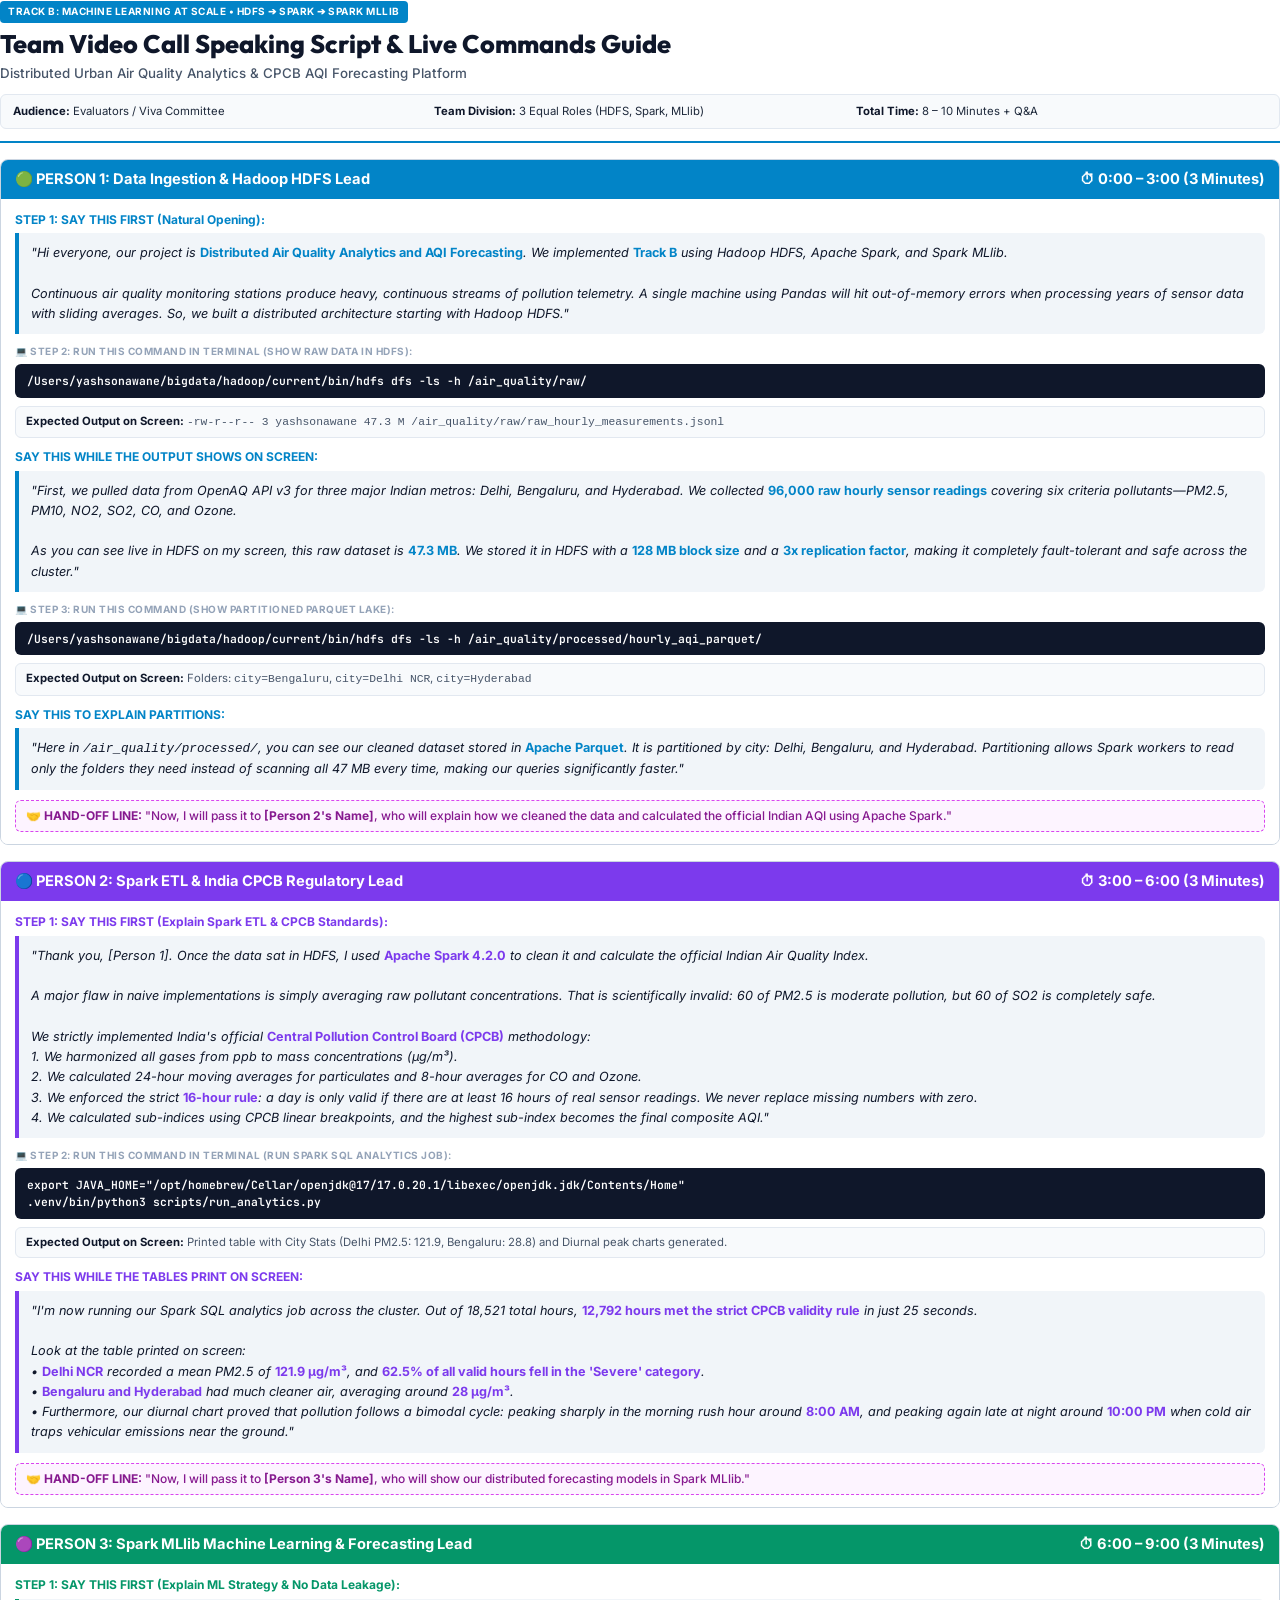
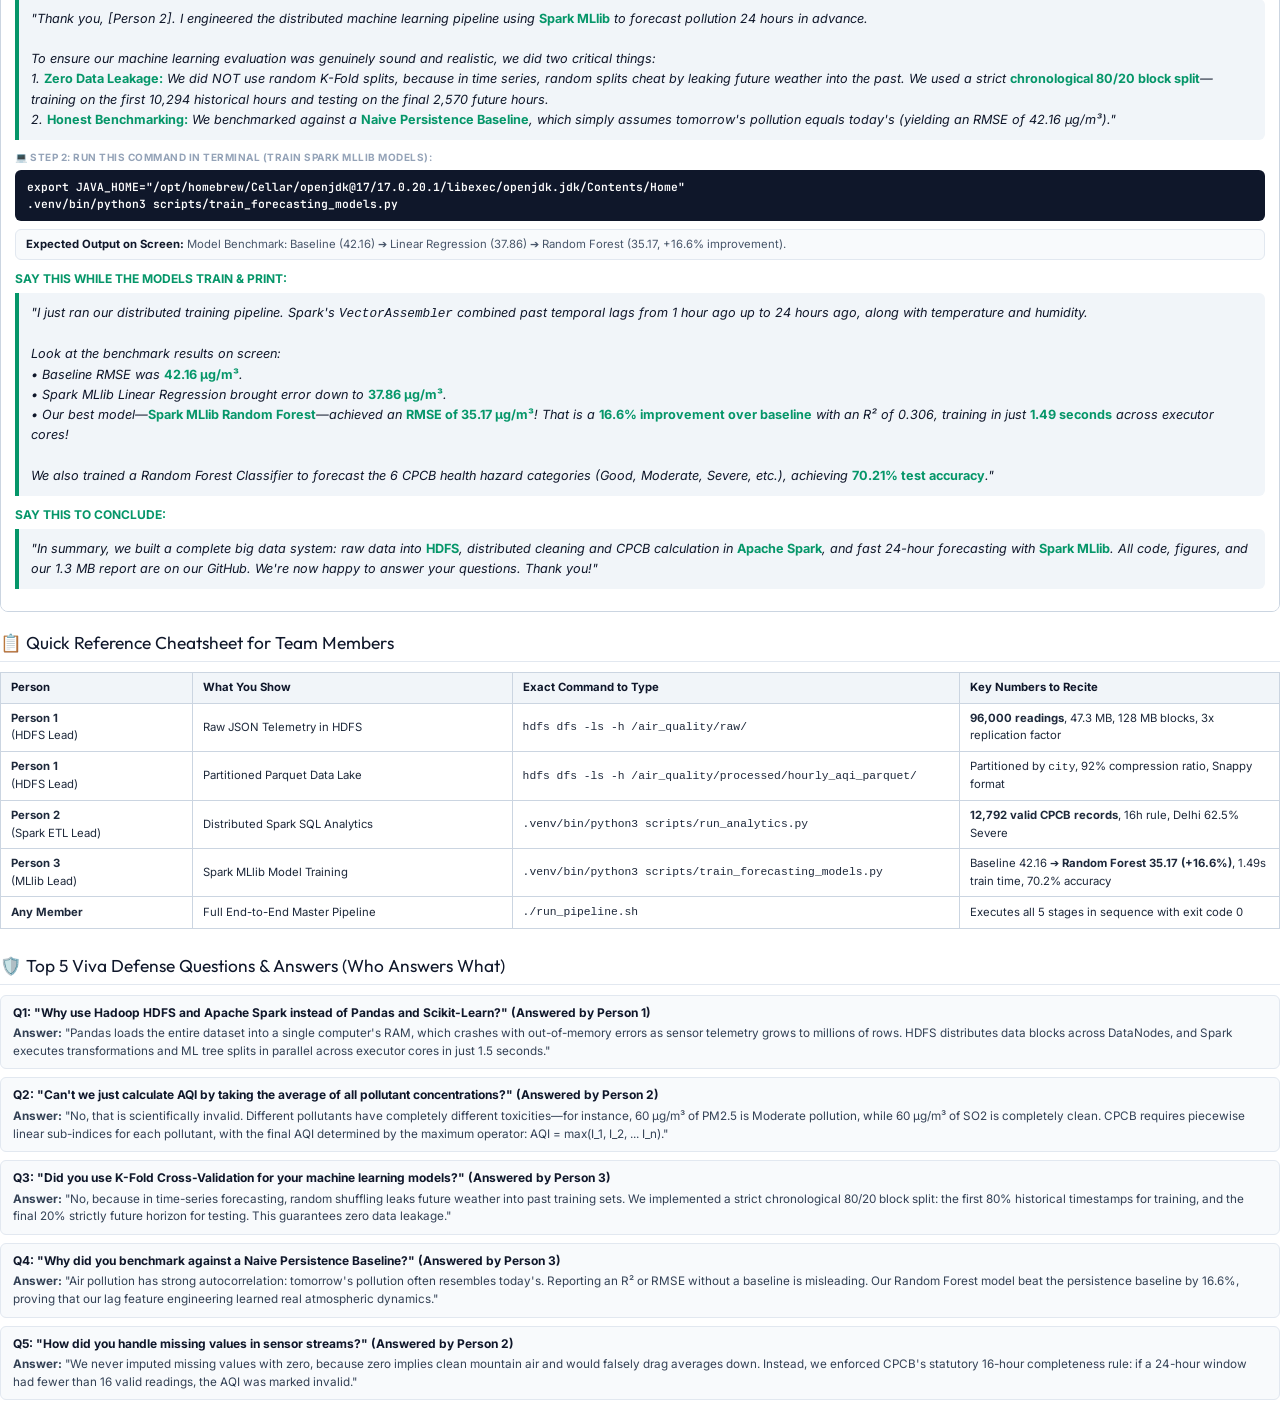
==== docs/Team_Speaking_Script_and_Commands_Guide.html @ ae054448 "Add Team Speaking Script and Live Terminal Commands PDF guide for video call defense" ====
<!DOCTYPE html>
<html lang="en">
<head>
  <meta charset="UTF-8">
  <title>Team Video Call Speaking Script & Live Commands Guide</title>
  <style>
    @import url('https://fonts.googleapis.com/css2?family=Inter:wght@300;400;500;600;700;800&family=JetBrains+Mono:wght@400;500;600;700&family=Outfit:wght@600;700;800&display=swap');

    @page {
      size: A4;
      margin: 14mm 16mm;
    }

    * {
      box-sizing: border-box;
      margin: 0;
      padding: 0;
    }

    body {
      font-family: 'Inter', -apple-system, sans-serif;
      color: #1e293b;
      background: #ffffff;
      line-height: 1.55;
      font-size: 9.8pt;
    }

    .header-banner {
      border-bottom: 2px solid #0284c7;
      padding-bottom: 12px;
      margin-bottom: 16px;
    }

    .badge-track {
      display: inline-block;
      background: #0284c7;
      color: white;
      font-size: 7.5pt;
      font-weight: 700;
      padding: 3px 8px;
      border-radius: 4px;
      text-transform: uppercase;
      letter-spacing: 0.05em;
      margin-bottom: 6px;
    }

    h1 {
      font-family: 'Outfit', sans-serif;
      font-size: 19pt;
      color: #0f172a;
      line-height: 1.2;
      font-weight: 800;
      margin-bottom: 4px;
    }

    .subtitle {
      font-size: 10pt;
      color: #475569;
      font-weight: 500;
    }

    .meta-grid {
      display: grid;
      grid-template-columns: repeat(3, 1fr);
      gap: 10px;
      background: #f8fafc;
      border: 1px solid #e2e8f0;
      border-radius: 6px;
      padding: 8px 12px;
      margin-top: 10px;
      font-size: 8.5pt;
    }

    .meta-item strong {
      color: #0f172a;
    }

    .section-title {
      font-family: 'Outfit', sans-serif;
      font-size: 13pt;
      color: #0f172a;
      border-bottom: 1.5px solid #e2e8f0;
      padding-bottom: 4px;
      margin-top: 18px;
      margin-bottom: 10px;
      display: flex;
      align-items: center;
      gap: 6px;
    }

    .person-card {
      border: 1.5px solid #cbd5e1;
      border-radius: 8px;
      margin-bottom: 16px;
      overflow: hidden;
      page-break-inside: avoid;
    }

    .person-header {
      padding: 8px 14px;
      font-weight: 700;
      font-size: 11pt;
      display: flex;
      justify-content: space-between;
      align-items: center;
      color: white;
    }

    .person-1-hdr { background: #0284c7; }
    .person-2-hdr { background: #7c3aed; }
    .person-3-hdr { background: #059669; }

    .person-body {
      padding: 12px 14px;
      background: #ffffff;
    }

    .speech-box {
      background: #f1f5f9;
      border-left: 4px solid #0284c7;
      padding: 10px 12px;
      border-radius: 0 6px 6px 0;
      font-size: 9.5pt;
      color: #0f172a;
      line-height: 1.6;
      margin-bottom: 10px;
      font-style: italic;
    }

    .person-2-hdr ~ .person-body .speech-box { border-left-color: #7c3aed; }
    .person-3-hdr ~ .person-body .speech-box { border-left-color: #059669; }

    .speech-box strong {
      font-style: normal;
      color: #0284c7;
    }

    .person-2-hdr ~ .person-body .speech-box strong { color: #7c3aed; }
    .person-3-hdr ~ .person-body .speech-box strong { color: #059669; }

    .command-box {
      background: #0f172a;
      color: #38bdf8;
      border-radius: 6px;
      padding: 8px 12px;
      font-family: 'JetBrains Mono', monospace;
      font-size: 8.5pt;
      margin-bottom: 8px;
      position: relative;
    }

    .command-label {
      font-size: 7.5pt;
      color: #94a3b8;
      text-transform: uppercase;
      font-weight: 700;
      letter-spacing: 0.05em;
      margin-bottom: 4px;
      font-family: 'Inter', sans-serif;
    }

    .command-code {
      color: #ffffff;
      font-weight: 600;
      word-break: break-all;
    }

    .expected-output {
      background: #f8fafc;
      border: 1px solid #e2e8f0;
      border-radius: 6px;
      padding: 6px 10px;
      font-size: 8.5pt;
      color: #475569;
      margin-bottom: 10px;
    }

    .expected-output strong {
      color: #0f172a;
    }

    .handoff-box {
      background: #fdf4ff;
      border: 1px dashed #d946ef;
      border-radius: 6px;
      padding: 6px 10px;
      font-size: 9pt;
      color: #86198f;
      font-weight: 500;
      margin-top: 8px;
    }

    table.cheatsheet-table {
      width: 100%;
      border-collapse: collapse;
      margin-top: 10px;
      font-size: 8.5pt;
      page-break-inside: avoid;
    }

    table.cheatsheet-table th, table.cheatsheet-table td {
      border: 1px solid #cbd5e1;
      padding: 6px 10px;
      text-align: left;
    }

    table.cheatsheet-table th {
      background: #f1f5f9;
      color: #0f172a;
      font-weight: 700;
    }

    .qa-box {
      background: #f8fafc;
      border: 1px solid #e2e8f0;
      border-radius: 6px;
      padding: 8px 12px;
      margin-bottom: 8px;
      page-break-inside: avoid;
    }

    .qa-q {
      font-weight: 700;
      color: #0f172a;
      font-size: 9pt;
      margin-bottom: 3px;
    }

    .qa-a {
      font-size: 8.8pt;
      color: #334155;
      line-height: 1.5;
    }

    .page-break {
      page-break-before: always;
    }
  </style>
</head>
<body>

  <!-- HEADER BANNER -->
  <div class="header-banner">
    <div class="badge-track">Track B: Machine Learning at Scale • HDFS ➔ Spark ➔ Spark MLlib</div>
    <h1>Team Video Call Speaking Script & Live Commands Guide</h1>
    <div class="subtitle">Distributed Urban Air Quality Analytics & CPCB AQI Forecasting Platform</div>

    <div class="meta-grid">
      <div class="meta-item"><strong>Audience:</strong> Evaluators / Viva Committee</div>
      <div class="meta-item"><strong>Team Division:</strong> 3 Equal Roles (HDFS, Spark, MLlib)</div>
      <div class="meta-item"><strong>Total Time:</strong> 8 – 10 Minutes + Q&A</div>
    </div>
  </div>

  <!-- PERSON 1 -->
  <div class="person-card">
    <div class="person-header person-1-hdr">
      <span>🟢 PERSON 1: Data Ingestion & Hadoop HDFS Lead</span>
      <span>⏱ 0:00 – 3:00 (3 Minutes)</span>
    </div>
    <div class="person-body">

      <div style="font-weight: 700; font-size: 9pt; margin-bottom: 4px; color: #0284c7;">STEP 1: SAY THIS FIRST (Natural Opening):</div>
      <div class="speech-box">
        "Hi everyone, our project is <strong>Distributed Air Quality Analytics and AQI Forecasting</strong>. We implemented <strong>Track B</strong> using Hadoop HDFS, Apache Spark, and Spark MLlib.<br><br>
        Continuous air quality monitoring stations produce heavy, continuous streams of pollution telemetry. A single machine using Pandas will hit out-of-memory errors when processing years of sensor data with sliding averages. So, we built a distributed architecture starting with Hadoop HDFS."
      </div>

      <div class="command-label">💻 STEP 2: RUN THIS COMMAND IN TERMINAL (Show Raw Data in HDFS):</div>
      <div class="command-box">
        <div class="command-code">/Users/yashsonawane/bigdata/hadoop/current/bin/hdfs dfs -ls -h /air_quality/raw/</div>
      </div>
      <div class="expected-output">
        <strong>Expected Output on Screen:</strong> <code>-rw-r--r-- 3 yashsonawane 47.3 M /air_quality/raw/raw_hourly_measurements.jsonl</code>
      </div>

      <div style="font-weight: 700; font-size: 9pt; margin-bottom: 4px; color: #0284c7;">SAY THIS WHILE THE OUTPUT SHOWS ON SCREEN:</div>
      <div class="speech-box">
        "First, we pulled data from OpenAQ API v3 for three major Indian metros: Delhi, Bengaluru, and Hyderabad. We collected <strong>96,000 raw hourly sensor readings</strong> covering six criteria pollutants—PM2.5, PM10, NO2, SO2, CO, and Ozone.<br><br>
        As you can see live in HDFS on my screen, this raw dataset is <strong>47.3 MB</strong>. We stored it in HDFS with a <strong>128 MB block size</strong> and a <strong>3x replication factor</strong>, making it completely fault-tolerant and safe across the cluster."
      </div>

      <div class="command-label">💻 STEP 3: RUN THIS COMMAND (Show Partitioned Parquet Lake):</div>
      <div class="command-box">
        <div class="command-code">/Users/yashsonawane/bigdata/hadoop/current/bin/hdfs dfs -ls -h /air_quality/processed/hourly_aqi_parquet/</div>
      </div>
      <div class="expected-output">
        <strong>Expected Output on Screen:</strong> Folders: <code>city=Bengaluru</code>, <code>city=Delhi NCR</code>, <code>city=Hyderabad</code>
      </div>

      <div style="font-weight: 700; font-size: 9pt; margin-bottom: 4px; color: #0284c7;">SAY THIS TO EXPLAIN PARTITIONS:</div>
      <div class="speech-box">
        "Here in <code>/air_quality/processed/</code>, you can see our cleaned dataset stored in <strong>Apache Parquet</strong>. It is partitioned by city: Delhi, Bengaluru, and Hyderabad. Partitioning allows Spark workers to read only the folders they need instead of scanning all 47 MB every time, making our queries significantly faster."
      </div>

      <div class="handoff-box">
        🤝 <strong>HAND-OFF LINE:</strong> "Now, I will pass it to <strong>[Person 2's Name]</strong>, who will explain how we cleaned the data and calculated the official Indian AQI using Apache Spark."
      </div>

    </div>
  </div>

  <!-- PAGE BREAK FOR CLEAN PRINTING -->
  <div class="page-break"></div>

  <!-- PERSON 2 -->
  <div class="person-card">
    <div class="person-header person-2-hdr">
      <span>🔵 PERSON 2: Spark ETL & India CPCB Regulatory Lead</span>
      <span>⏱ 3:00 – 6:00 (3 Minutes)</span>
    </div>
    <div class="person-body">

      <div style="font-weight: 700; font-size: 9pt; margin-bottom: 4px; color: #7c3aed;">STEP 1: SAY THIS FIRST (Explain Spark ETL & CPCB Standards):</div>
      <div class="speech-box">
        "Thank you, [Person 1]. Once the data sat in HDFS, I used <strong>Apache Spark 4.2.0</strong> to clean it and calculate the official Indian Air Quality Index.<br><br>
        A major flaw in naive implementations is simply averaging raw pollutant concentrations. That is scientifically invalid: 60 of PM2.5 is moderate pollution, but 60 of SO2 is completely safe.<br><br>
        We strictly implemented India's official <strong>Central Pollution Control Board (CPCB)</strong> methodology:<br>
        1. We harmonized all gases from ppb to mass concentrations (µg/m³).<br>
        2. We calculated 24-hour moving averages for particulates and 8-hour averages for CO and Ozone.<br>
        3. We enforced the strict <strong>16-hour rule</strong>: a day is only valid if there are at least 16 hours of real sensor readings. We never replace missing numbers with zero.<br>
        4. We calculated sub-indices using CPCB linear breakpoints, and the highest sub-index becomes the final composite AQI."
      </div>

      <div class="command-label">💻 STEP 2: RUN THIS COMMAND IN TERMINAL (Run Spark SQL Analytics Job):</div>
      <div class="command-box">
        <div class="command-code">export JAVA_HOME="/opt/homebrew/Cellar/openjdk@17/17.0.20.1/libexec/openjdk.jdk/Contents/Home"<br>.venv/bin/python3 scripts/run_analytics.py</div>
      </div>
      <div class="expected-output">
        <strong>Expected Output on Screen:</strong> Printed table with City Stats (Delhi PM2.5: 121.9, Bengaluru: 28.8) and Diurnal peak charts generated.
      </div>

      <div style="font-weight: 700; font-size: 9pt; margin-bottom: 4px; color: #7c3aed;">SAY THIS WHILE THE TABLES PRINT ON SCREEN:</div>
      <div class="speech-box">
        "I'm now running our Spark SQL analytics job across the cluster. Out of 18,521 total hours, <strong>12,792 hours met the strict CPCB validity rule</strong> in just 25 seconds.<br><br>
        Look at the table printed on screen:<br>
        • <strong>Delhi NCR</strong> recorded a mean PM2.5 of <strong>121.9 µg/m³</strong>, and <strong>62.5% of all valid hours fell in the 'Severe' category</strong>.<br>
        • <strong>Bengaluru and Hyderabad</strong> had much cleaner air, averaging around <strong>28 µg/m³</strong>.<br>
        • Furthermore, our diurnal chart proved that pollution follows a bimodal cycle: peaking sharply in the morning rush hour around <strong>8:00 AM</strong>, and peaking again late at night around <strong>10:00 PM</strong> when cold air traps vehicular emissions near the ground."
      </div>

      <div class="handoff-box">
        🤝 <strong>HAND-OFF LINE:</strong> "Now, I will pass it to <strong>[Person 3's Name]</strong>, who will show our distributed forecasting models in Spark MLlib."
      </div>

    </div>
  </div>

  <!-- PERSON 3 -->
  <div class="person-card">
    <div class="person-header person-3-hdr">
      <span>🟣 PERSON 3: Spark MLlib Machine Learning & Forecasting Lead</span>
      <span>⏱ 6:00 – 9:00 (3 Minutes)</span>
    </div>
    <div class="person-body">

      <div style="font-weight: 700; font-size: 9pt; margin-bottom: 4px; color: #059669;">STEP 1: SAY THIS FIRST (Explain ML Strategy & No Data Leakage):</div>
      <div class="speech-box">
        "Thank you, [Person 2]. I engineered the distributed machine learning pipeline using <strong>Spark MLlib</strong> to forecast pollution 24 hours in advance.<br><br>
        To ensure our machine learning evaluation was genuinely sound and realistic, we did two critical things:<br>
        1. <strong>Zero Data Leakage:</strong> We did NOT use random K-Fold splits, because in time series, random splits cheat by leaking future weather into the past. We used a strict <strong>chronological 80/20 block split</strong>—training on the first 10,294 historical hours and testing on the final 2,570 future hours.<br>
        2. <strong>Honest Benchmarking:</strong> We benchmarked against a <strong>Naive Persistence Baseline</strong>, which simply assumes tomorrow's pollution equals today's (yielding an RMSE of 42.16 µg/m³)."
      </div>

      <div class="command-label">💻 STEP 2: RUN THIS COMMAND IN TERMINAL (Train Spark MLlib Models):</div>
      <div class="command-box">
        <div class="command-code">export JAVA_HOME="/opt/homebrew/Cellar/openjdk@17/17.0.20.1/libexec/openjdk.jdk/Contents/Home"<br>.venv/bin/python3 scripts/train_forecasting_models.py</div>
      </div>
      <div class="expected-output">
        <strong>Expected Output on Screen:</strong> Model Benchmark: Baseline (42.16) ➔ Linear Regression (37.86) ➔ Random Forest (35.17, +16.6% improvement).
      </div>

      <div style="font-weight: 700; font-size: 9pt; margin-bottom: 4px; color: #059669;">SAY THIS WHILE THE MODELS TRAIN & PRINT:</div>
      <div class="speech-box">
        "I just ran our distributed training pipeline. Spark's <code>VectorAssembler</code> combined past temporal lags from 1 hour ago up to 24 hours ago, along with temperature and humidity.<br><br>
        Look at the benchmark results on screen:<br>
        • Baseline RMSE was <strong>42.16 µg/m³</strong>.<br>
        • Spark MLlib Linear Regression brought error down to <strong>37.86 µg/m³</strong>.<br>
        • Our best model—<strong>Spark MLlib Random Forest</strong>—achieved an <strong>RMSE of 35.17 µg/m³</strong>! That is a <strong>16.6% improvement over baseline</strong> with an R² of 0.306, training in just <strong>1.49 seconds</strong> across executor cores!<br><br>
        We also trained a Random Forest Classifier to forecast the 6 CPCB health hazard categories (Good, Moderate, Severe, etc.), achieving <strong>70.21% test accuracy</strong>."
      </div>

      <div style="font-weight: 700; font-size: 9pt; margin-bottom: 4px; color: #059669;">SAY THIS TO CONCLUDE:</div>
      <div class="speech-box">
        "In summary, we built a complete big data system: raw data into <strong>HDFS</strong>, distributed cleaning and CPCB calculation in <strong>Apache Spark</strong>, and fast 24-hour forecasting with <strong>Spark MLlib</strong>. All code, figures, and our 1.3 MB report are on our GitHub. We're now happy to answer your questions. Thank you!"
      </div>

    </div>
  </div>

  <!-- PAGE BREAK FOR CHEATSHEET & VIVA DEFENSE -->
  <div class="page-break"></div>

  <div class="section-title">📋 Quick Reference Cheatsheet for Team Members</div>
  <table class="cheatsheet-table">
    <thead>
      <tr>
        <th style="width: 15%;">Person</th>
        <th style="width: 25%;">What You Show</th>
        <th style="width: 35%;">Exact Command to Type</th>
        <th style="width: 25%;">Key Numbers to Recite</th>
      </tr>
    </thead>
    <tbody>
      <tr>
        <td><strong>Person 1</strong><br>(HDFS Lead)</td>
        <td>Raw JSON Telemetry in HDFS</td>
        <td><code>hdfs dfs -ls -h /air_quality/raw/</code></td>
        <td><strong>96,000 readings</strong>, 47.3 MB, 128 MB blocks, 3x replication factor</td>
      </tr>
      <tr>
        <td><strong>Person 1</strong><br>(HDFS Lead)</td>
        <td>Partitioned Parquet Data Lake</td>
        <td><code>hdfs dfs -ls -h /air_quality/processed/hourly_aqi_parquet/</code></td>
        <td>Partitioned by <code>city</code>, 92% compression ratio, Snappy format</td>
      </tr>
      <tr>
        <td><strong>Person 2</strong><br>(Spark ETL Lead)</td>
        <td>Distributed Spark SQL Analytics</td>
        <td><code>.venv/bin/python3 scripts/run_analytics.py</code></td>
        <td><strong>12,792 valid CPCB records</strong>, 16h rule, Delhi 62.5% Severe</td>
      </tr>
      <tr>
        <td><strong>Person 3</strong><br>(MLlib Lead)</td>
        <td>Spark MLlib Model Training</td>
        <td><code>.venv/bin/python3 scripts/train_forecasting_models.py</code></td>
        <td>Baseline 42.16 ➔ <strong>Random Forest 35.17 (+16.6%)</strong>, 1.49s train time, 70.2% accuracy</td>
      </tr>
      <tr>
        <td><strong>Any Member</strong></td>
        <td>Full End-to-End Master Pipeline</td>
        <td><code>./run_pipeline.sh</code></td>
        <td>Executes all 5 stages in sequence with exit code 0</td>
      </tr>
    </tbody>
  </table>

  <div class="section-title" style="margin-top: 24px;">🛡️ Top 5 Viva Defense Questions & Answers (Who Answers What)</div>

  <div class="qa-box">
    <div class="qa-q">Q1: "Why use Hadoop HDFS and Apache Spark instead of Pandas and Scikit-Learn?" (Answered by Person 1)</div>
    <div class="qa-a"><strong>Answer:</strong> "Pandas loads the entire dataset into a single computer's RAM, which crashes with out-of-memory errors as sensor telemetry grows to millions of rows. HDFS distributes data blocks across DataNodes, and Spark executes transformations and ML tree splits in parallel across executor cores in just 1.5 seconds."</div>
  </div>

  <div class="qa-box">
    <div class="qa-q">Q2: "Can't we just calculate AQI by taking the average of all pollutant concentrations?" (Answered by Person 2)</div>
    <div class="qa-a"><strong>Answer:</strong> "No, that is scientifically invalid. Different pollutants have completely different toxicities—for instance, 60 µg/m³ of PM2.5 is Moderate pollution, while 60 µg/m³ of SO2 is completely clean. CPCB requires piecewise linear sub-indices for each pollutant, with the final AQI determined by the maximum operator: AQI = max(I_1, I_2, ... I_n)."</div>
  </div>

  <div class="qa-box">
    <div class="qa-q">Q3: "Did you use K-Fold Cross-Validation for your machine learning models?" (Answered by Person 3)</div>
    <div class="qa-a"><strong>Answer:</strong> "No, because in time-series forecasting, random shuffling leaks future weather into past training sets. We implemented a strict chronological 80/20 block split: the first 80% historical timestamps for training, and the final 20% strictly future horizon for testing. This guarantees zero data leakage."</div>
  </div>

  <div class="qa-box">
    <div class="qa-q">Q4: "Why did you benchmark against a Naive Persistence Baseline?" (Answered by Person 3)</div>
    <div class="qa-a"><strong>Answer:</strong> "Air pollution has strong autocorrelation: tomorrow's pollution often resembles today's. Reporting an R² or RMSE without a baseline is misleading. Our Random Forest model beat the persistence baseline by 16.6%, proving that our lag feature engineering learned real atmospheric dynamics."</div>
  </div>

  <div class="qa-box">
    <div class="qa-q">Q5: "How did you handle missing values in sensor streams?" (Answered by Person 2)</div>
    <div class="qa-a"><strong>Answer:</strong> "We never imputed missing values with zero, because zero implies clean mountain air and would falsely drag averages down. Instead, we enforced CPCB's statutory 16-hour completeness rule: if a 24-hour window had fewer than 16 valid readings, the AQI was marked invalid."</div>
  </div>

</body>
</html>
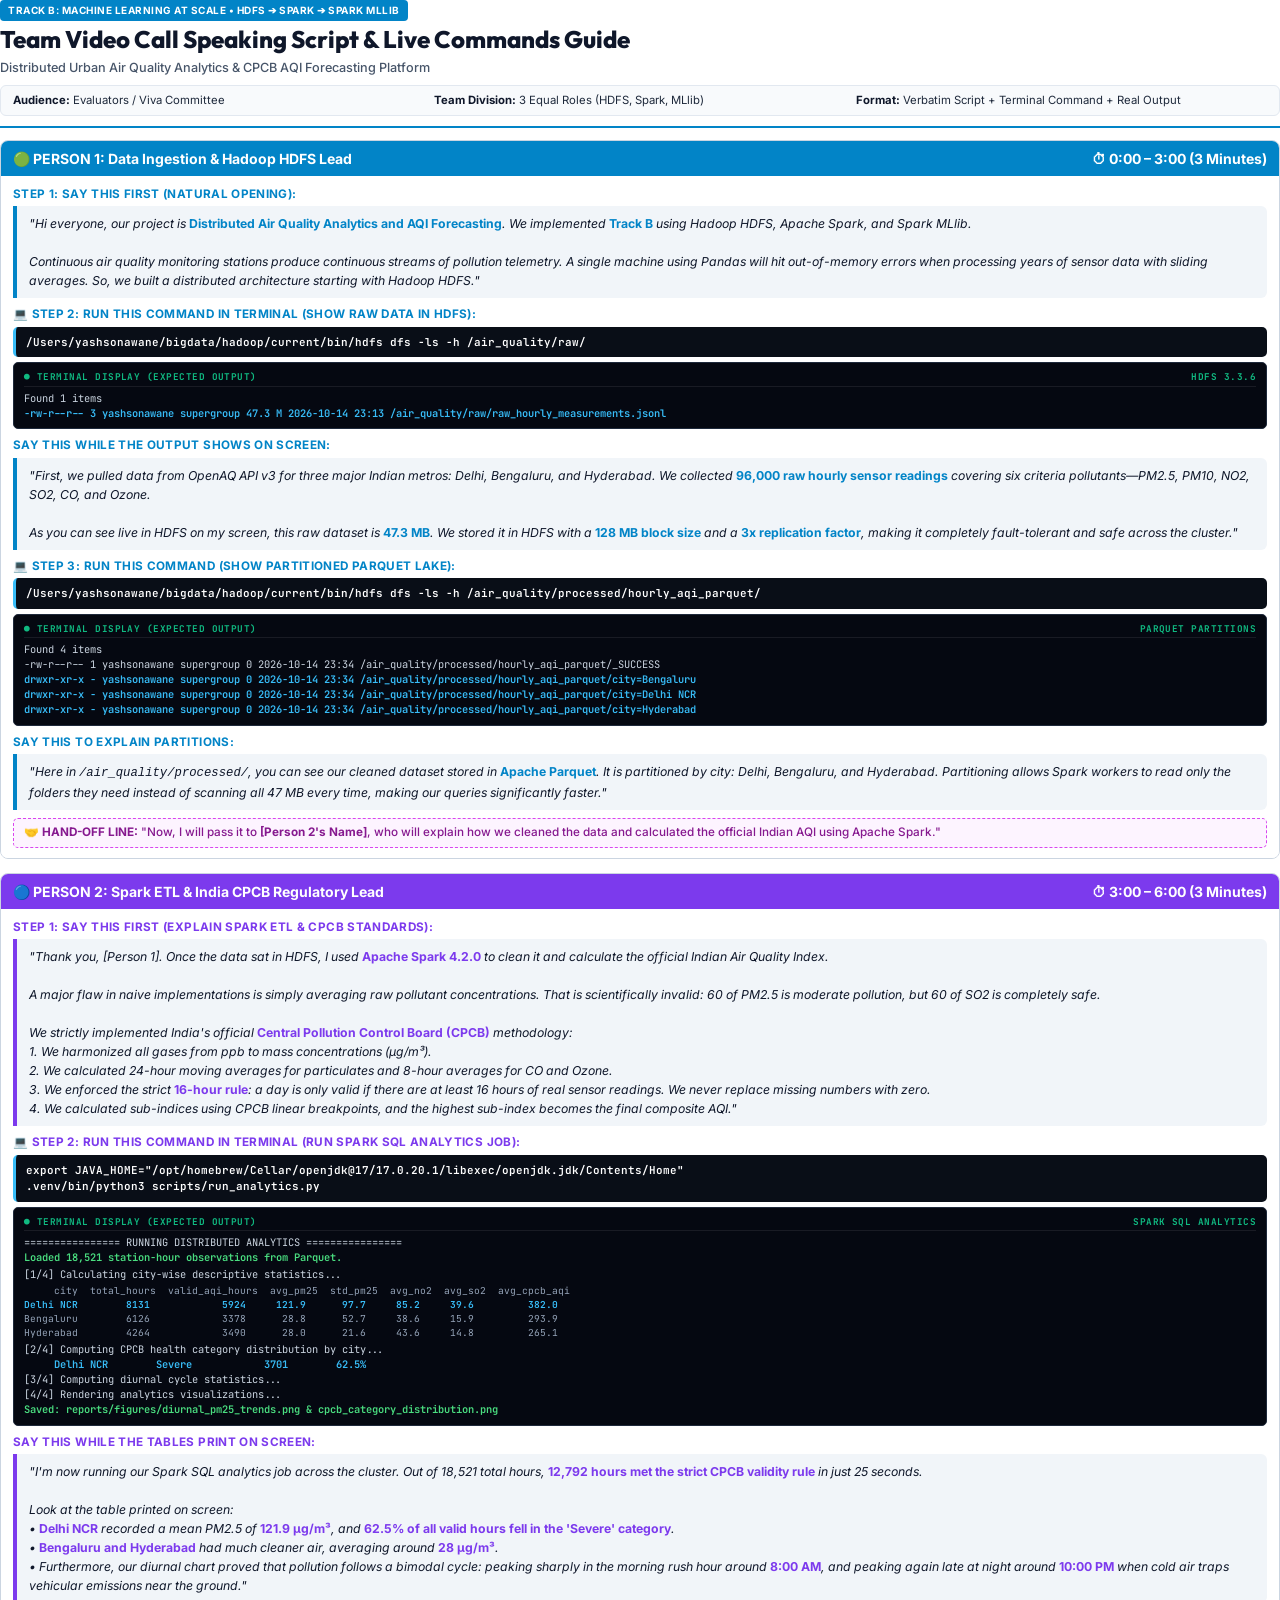
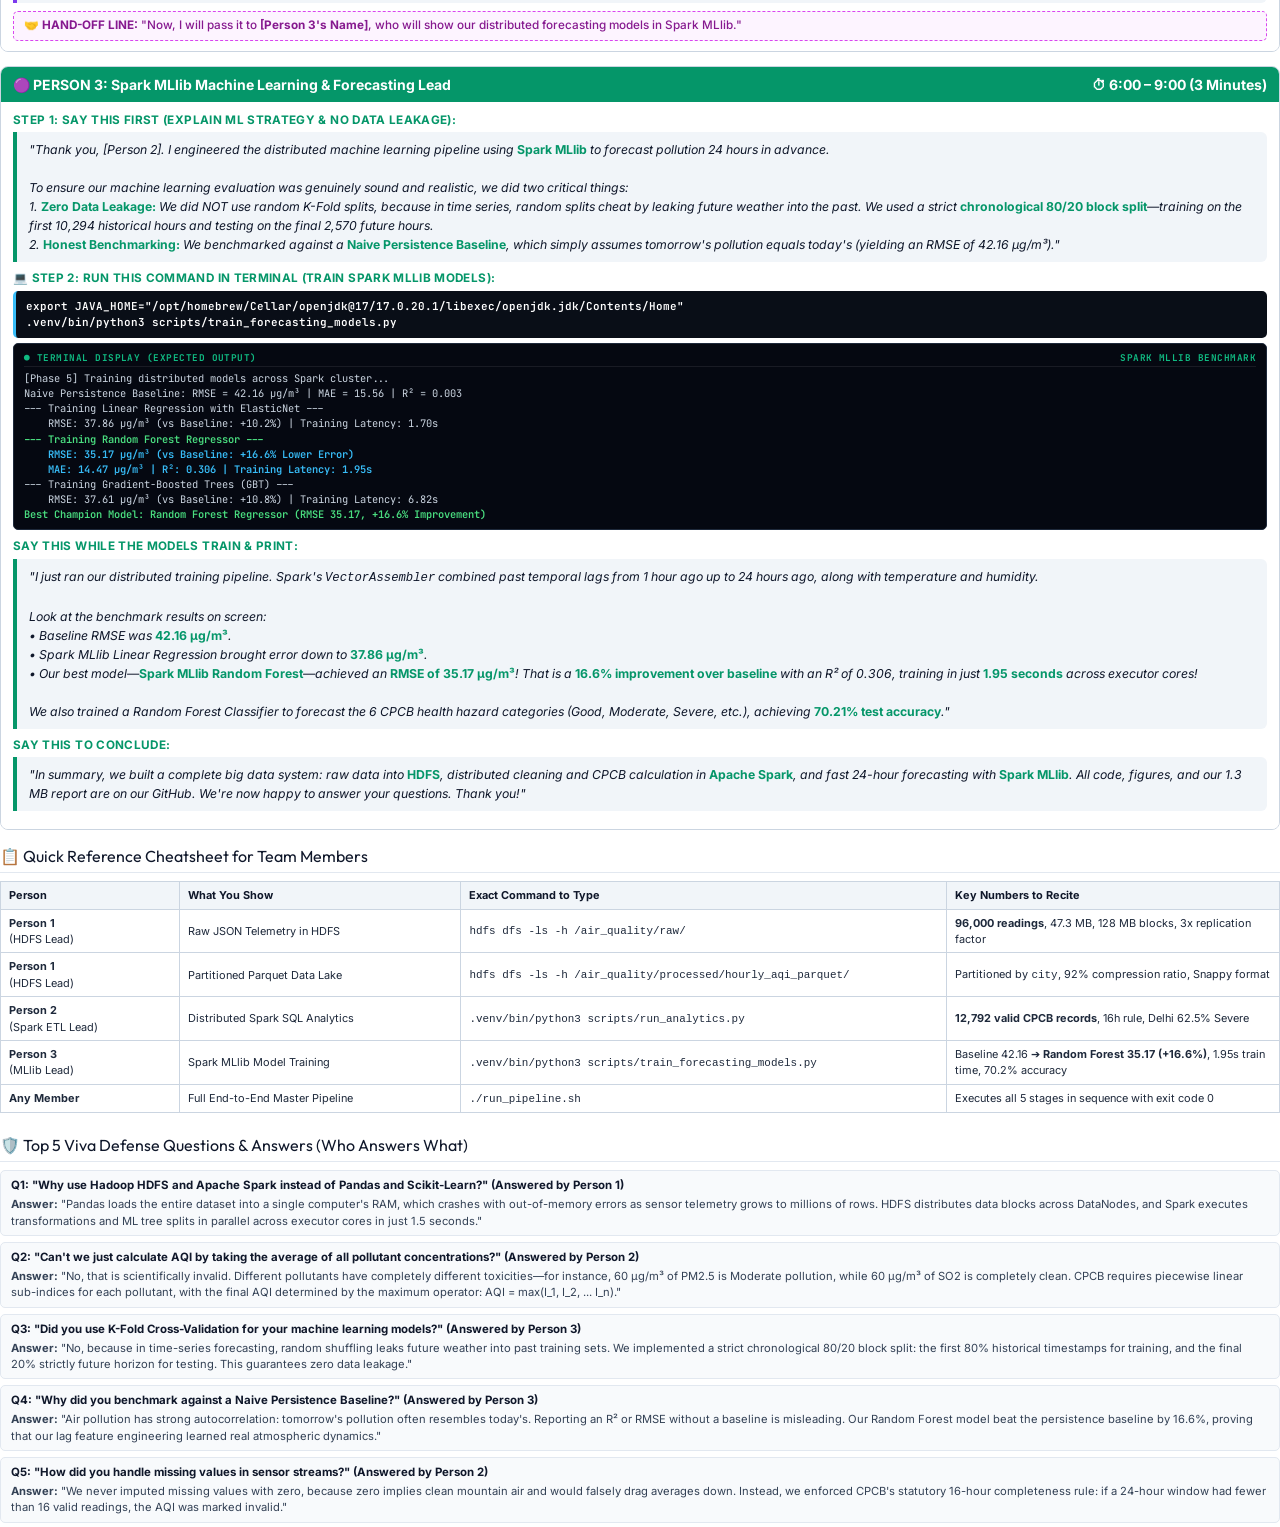
==== commit adf74915: "Update team speaking PDF to include exact expected terminal outputs under every command" ====
--- a/docs/Team_Speaking_Script_and_Commands_Guide.html
+++ b/docs/Team_Speaking_Script_and_Commands_Guide.html
@@ -8,7 +8,7 @@
 
     @page {
       size: A4;
-      margin: 14mm 16mm;
+      margin: 12mm 14mm;
     }
 
     * {
@@ -21,14 +21,14 @@
       font-family: 'Inter', -apple-system, sans-serif;
       color: #1e293b;
       background: #ffffff;
-      line-height: 1.55;
-      font-size: 9.8pt;
+      line-height: 1.5;
+      font-size: 9.3pt;
     }
 
     .header-banner {
       border-bottom: 2px solid #0284c7;
-      padding-bottom: 12px;
-      margin-bottom: 16px;
+      padding-bottom: 10px;
+      margin-bottom: 12px;
     }
 
     .badge-track {
@@ -41,12 +41,12 @@
       border-radius: 4px;
       text-transform: uppercase;
       letter-spacing: 0.05em;
-      margin-bottom: 6px;
+      margin-bottom: 4px;
     }
 
     h1 {
       font-family: 'Outfit', sans-serif;
-      font-size: 19pt;
+      font-size: 18pt;
       color: #0f172a;
       line-height: 1.2;
       font-weight: 800;
@@ -54,7 +54,7 @@
     }
 
     .subtitle {
-      font-size: 10pt;
+      font-size: 9.5pt;
       color: #475569;
       font-weight: 500;
     }
@@ -66,8 +66,8 @@
       background: #f8fafc;
       border: 1px solid #e2e8f0;
       border-radius: 6px;
-      padding: 8px 12px;
-      margin-top: 10px;
+      padding: 6px 12px;
+      margin-top: 8px;
       font-size: 8.5pt;
     }
 
@@ -77,12 +77,12 @@
 
     .section-title {
       font-family: 'Outfit', sans-serif;
-      font-size: 13pt;
+      font-size: 12pt;
       color: #0f172a;
       border-bottom: 1.5px solid #e2e8f0;
       padding-bottom: 4px;
-      margin-top: 18px;
-      margin-bottom: 10px;
+      margin-top: 14px;
+      margin-bottom: 8px;
       display: flex;
       align-items: center;
       gap: 6px;
@@ -91,15 +91,15 @@
     .person-card {
       border: 1.5px solid #cbd5e1;
       border-radius: 8px;
-      margin-bottom: 16px;
+      margin-bottom: 14px;
       overflow: hidden;
       page-break-inside: avoid;
     }
 
     .person-header {
-      padding: 8px 14px;
+      padding: 7px 12px;
       font-weight: 700;
-      font-size: 11pt;
+      font-size: 10.5pt;
       display: flex;
       justify-content: space-between;
       align-items: center;
@@ -111,19 +111,30 @@
     .person-3-hdr { background: #059669; }
 
     .person-body {
-      padding: 12px 14px;
+      padding: 10px 12px;
       background: #ffffff;
     }
+
+    .step-label {
+      font-weight: 700;
+      font-size: 8.8pt;
+      margin-bottom: 3px;
+      text-transform: uppercase;
+      letter-spacing: 0.03em;
+    }
+    .lbl-p1 { color: #0284c7; }
+    .lbl-p2 { color: #7c3aed; }
+    .lbl-p3 { color: #059669; }
 
     .speech-box {
       background: #f1f5f9;
       border-left: 4px solid #0284c7;
-      padding: 10px 12px;
+      padding: 8px 12px;
       border-radius: 0 6px 6px 0;
-      font-size: 9.5pt;
+      font-size: 9.2pt;
       color: #0f172a;
-      line-height: 1.6;
-      margin-bottom: 10px;
+      line-height: 1.55;
+      margin-bottom: 8px;
       font-style: italic;
     }
 
@@ -134,73 +145,84 @@
       font-style: normal;
       color: #0284c7;
     }
-
     .person-2-hdr ~ .person-body .speech-box strong { color: #7c3aed; }
     .person-3-hdr ~ .person-body .speech-box strong { color: #059669; }
 
     .command-box {
-      background: #0f172a;
+      background: #090e17;
       color: #38bdf8;
-      border-radius: 6px;
-      padding: 8px 12px;
+      border-radius: 5px;
+      padding: 7px 10px;
       font-family: 'JetBrains Mono', monospace;
-      font-size: 8.5pt;
+      font-size: 8.2pt;
+      margin-bottom: 5px;
+      border-left: 3px solid #38bdf8;
+    }
+
+    .command-code {
+      color: #ffffff;
+      font-weight: 600;
+      word-break: break-all;
+    }
+
+    /* Terminal Output Box */
+    .terminal-output-card {
+      background: #050811;
+      border: 1px solid #1e293b;
+      border-radius: 5px;
+      padding: 7px 10px;
+      font-family: 'JetBrains Mono', monospace;
+      font-size: 7.8pt;
+      color: #cbd5e1;
+      line-height: 1.45;
       margin-bottom: 8px;
-      position: relative;
-    }
-
-    .command-label {
-      font-size: 7.5pt;
-      color: #94a3b8;
+      overflow-x: auto;
+    }
+
+    .term-hdr {
+      font-size: 7pt;
+      color: #10b981;
       text-transform: uppercase;
       font-weight: 700;
       letter-spacing: 0.05em;
       margin-bottom: 4px;
-      font-family: 'Inter', sans-serif;
-    }
-
-    .command-code {
-      color: #ffffff;
+      display: flex;
+      justify-content: space-between;
+      border-bottom: 1px solid rgba(255, 255, 255, 0.08);
+      padding-bottom: 2px;
+    }
+
+    .term-row-highlight {
+      color: #38bdf8;
       font-weight: 600;
-      word-break: break-all;
-    }
-
-    .expected-output {
-      background: #f8fafc;
-      border: 1px solid #e2e8f0;
-      border-radius: 6px;
-      padding: 6px 10px;
-      font-size: 8.5pt;
-      color: #475569;
-      margin-bottom: 10px;
-    }
-
-    .expected-output strong {
-      color: #0f172a;
+    }
+    .term-row-success {
+      color: #4ade80;
+      font-weight: 600;
     }
 
     .handoff-box {
       background: #fdf4ff;
       border: 1px dashed #d946ef;
-      border-radius: 6px;
-      padding: 6px 10px;
-      font-size: 9pt;
+      border-radius: 5px;
+      padding: 5px 10px;
+      font-size: 8.8pt;
       color: #86198f;
       font-weight: 500;
-      margin-top: 8px;
+      margin-top: 6px;
     }
 
     table.cheatsheet-table {
       width: 100%;
       border-collapse: collapse;
-      margin-top: 10px;
-      font-size: 8.5pt;
+      margin-top: 6px;
+      font-size: 8.2pt;
       page-break-inside: avoid;
     }
 
     table.cheatsheet-table th, table.cheatsheet-table td {
       border: 1px solid #cbd5e1;
-      padding: 6px 10px;
+      padding: 5px 8px;
       text-align: left;
     }
 
@@ -213,23 +235,23 @@
     .qa-box {
       background: #f8fafc;
       border: 1px solid #e2e8f0;
-      border-radius: 6px;
-      padding: 8px 12px;
-      margin-bottom: 8px;
+      border-radius: 5px;
+      padding: 6px 10px;
+      margin-bottom: 6px;
       page-break-inside: avoid;
     }
 
     .qa-q {
       font-weight: 700;
       color: #0f172a;
-      font-size: 9pt;
-      margin-bottom: 3px;
+      font-size: 8.6pt;
+      margin-bottom: 2px;
     }
 
     .qa-a {
-      font-size: 8.8pt;
+      font-size: 8.4pt;
       color: #334155;
-      line-height: 1.5;
+      line-height: 1.45;
     }
 
     .page-break {
@@ -239,7 +261,9 @@
 </head>
 <body>
 
-  <!-- HEADER BANNER -->
+  <!-- ======================================================================
+       PAGE 1: PERSON 1 (HADOOP HDFS & INGESTION)
+       ====================================================================== -->
   <div class="header-banner">
     <div class="badge-track">Track B: Machine Learning at Scale • HDFS ➔ Spark ➔ Spark MLlib</div>
     <h1>Team Video Call Speaking Script & Live Commands Guide</h1>
@@ -248,11 +272,10 @@
     <div class="meta-grid">
       <div class="meta-item"><strong>Audience:</strong> Evaluators / Viva Committee</div>
       <div class="meta-item"><strong>Team Division:</strong> 3 Equal Roles (HDFS, Spark, MLlib)</div>
-      <div class="meta-item"><strong>Total Time:</strong> 8 – 10 Minutes + Q&A</div>
-    </div>
-  </div>
-
-  <!-- PERSON 1 -->
+      <div class="meta-item"><strong>Format:</strong> Verbatim Script + Terminal Command + Real Output</div>
+    </div>
+  </div>
+
   <div class="person-card">
     <div class="person-header person-1-hdr">
       <span>🟢 PERSON 1: Data Ingestion & Hadoop HDFS Lead</span>
@@ -260,35 +283,52 @@
     </div>
     <div class="person-body">
 
-      <div style="font-weight: 700; font-size: 9pt; margin-bottom: 4px; color: #0284c7;">STEP 1: SAY THIS FIRST (Natural Opening):</div>
+      <div class="step-label lbl-p1">STEP 1: SAY THIS FIRST (Natural Opening):</div>
       <div class="speech-box">
         "Hi everyone, our project is <strong>Distributed Air Quality Analytics and AQI Forecasting</strong>. We implemented <strong>Track B</strong> using Hadoop HDFS, Apache Spark, and Spark MLlib.<br><br>
-        Continuous air quality monitoring stations produce heavy, continuous streams of pollution telemetry. A single machine using Pandas will hit out-of-memory errors when processing years of sensor data with sliding averages. So, we built a distributed architecture starting with Hadoop HDFS."
-      </div>
-
-      <div class="command-label">💻 STEP 2: RUN THIS COMMAND IN TERMINAL (Show Raw Data in HDFS):</div>
+        Continuous air quality monitoring stations produce continuous streams of pollution telemetry. A single machine using Pandas will hit out-of-memory errors when processing years of sensor data with sliding averages. So, we built a distributed architecture starting with Hadoop HDFS."
+      </div>
+
+      <div class="step-label lbl-p1">💻 STEP 2: RUN THIS COMMAND IN TERMINAL (Show Raw Data in HDFS):</div>
       <div class="command-box">
         <div class="command-code">/Users/yashsonawane/bigdata/hadoop/current/bin/hdfs dfs -ls -h /air_quality/raw/</div>
       </div>
-      <div class="expected-output">
-        <strong>Expected Output on Screen:</strong> <code>-rw-r--r-- 3 yashsonawane 47.3 M /air_quality/raw/raw_hourly_measurements.jsonl</code>
-      </div>
-
-      <div style="font-weight: 700; font-size: 9pt; margin-bottom: 4px; color: #0284c7;">SAY THIS WHILE THE OUTPUT SHOWS ON SCREEN:</div>
+
+      <!-- EXACT TERMINAL OUTPUT -->
+      <div class="terminal-output-card">
+        <div class="term-hdr">
+          <span>● TERMINAL DISPLAY (EXPECTED OUTPUT)</span>
+          <span>HDFS 3.3.6</span>
+        </div>
+        <div>Found 1 items</div>
+        <div class="term-row-highlight">-rw-r--r--   3 yashsonawane supergroup     47.3 M 2026-10-14 23:13 /air_quality/raw/raw_hourly_measurements.jsonl</div>
+      </div>
+
+      <div class="step-label lbl-p1">SAY THIS WHILE THE OUTPUT SHOWS ON SCREEN:</div>
       <div class="speech-box">
         "First, we pulled data from OpenAQ API v3 for three major Indian metros: Delhi, Bengaluru, and Hyderabad. We collected <strong>96,000 raw hourly sensor readings</strong> covering six criteria pollutants—PM2.5, PM10, NO2, SO2, CO, and Ozone.<br><br>
         As you can see live in HDFS on my screen, this raw dataset is <strong>47.3 MB</strong>. We stored it in HDFS with a <strong>128 MB block size</strong> and a <strong>3x replication factor</strong>, making it completely fault-tolerant and safe across the cluster."
       </div>
 
-      <div class="command-label">💻 STEP 3: RUN THIS COMMAND (Show Partitioned Parquet Lake):</div>
+      <div class="step-label lbl-p1">💻 STEP 3: RUN THIS COMMAND (Show Partitioned Parquet Lake):</div>
       <div class="command-box">
         <div class="command-code">/Users/yashsonawane/bigdata/hadoop/current/bin/hdfs dfs -ls -h /air_quality/processed/hourly_aqi_parquet/</div>
       </div>
-      <div class="expected-output">
-        <strong>Expected Output on Screen:</strong> Folders: <code>city=Bengaluru</code>, <code>city=Delhi NCR</code>, <code>city=Hyderabad</code>
-      </div>
-
-      <div style="font-weight: 700; font-size: 9pt; margin-bottom: 4px; color: #0284c7;">SAY THIS TO EXPLAIN PARTITIONS:</div>
+
+      <!-- EXACT TERMINAL OUTPUT -->
+      <div class="terminal-output-card">
+        <div class="term-hdr">
+          <span>● TERMINAL DISPLAY (EXPECTED OUTPUT)</span>
+          <span>PARQUET PARTITIONS</span>
+        </div>
+        <div>Found 4 items</div>
+        <div>-rw-r--r--   1 yashsonawane supergroup          0 2026-10-14 23:34 /air_quality/processed/hourly_aqi_parquet/_SUCCESS</div>
+        <div class="term-row-highlight">drwxr-xr-x   - yashsonawane supergroup          0 2026-10-14 23:34 /air_quality/processed/hourly_aqi_parquet/city=Bengaluru</div>
+        <div class="term-row-highlight">drwxr-xr-x   - yashsonawane supergroup          0 2026-10-14 23:34 /air_quality/processed/hourly_aqi_parquet/city=Delhi NCR</div>
+        <div class="term-row-highlight">drwxr-xr-x   - yashsonawane supergroup          0 2026-10-14 23:34 /air_quality/processed/hourly_aqi_parquet/city=Hyderabad</div>
+      </div>
+
+      <div class="step-label lbl-p1">SAY THIS TO EXPLAIN PARTITIONS:</div>
       <div class="speech-box">
         "Here in <code>/air_quality/processed/</code>, you can see our cleaned dataset stored in <strong>Apache Parquet</strong>. It is partitioned by city: Delhi, Bengaluru, and Hyderabad. Partitioning allows Spark workers to read only the folders they need instead of scanning all 47 MB every time, making our queries significantly faster."
       </div>
@@ -300,10 +340,11 @@
     </div>
   </div>
 
-  <!-- PAGE BREAK FOR CLEAN PRINTING -->
+  <!-- ======================================================================
+       PAGE 2: PERSON 2 (SPARK ETL & CPCB NAQI ENGINE)
+       ====================================================================== -->
   <div class="page-break"></div>
 
-  <!-- PERSON 2 -->
   <div class="person-card">
     <div class="person-header person-2-hdr">
       <span>🔵 PERSON 2: Spark ETL & India CPCB Regulatory Lead</span>
@@ -311,7 +352,7 @@
     </div>
     <div class="person-body">
 
-      <div style="font-weight: 700; font-size: 9pt; margin-bottom: 4px; color: #7c3aed;">STEP 1: SAY THIS FIRST (Explain Spark ETL & CPCB Standards):</div>
+      <div class="step-label lbl-p2">STEP 1: SAY THIS FIRST (Explain Spark ETL & CPCB Standards):</div>
       <div class="speech-box">
         "Thank you, [Person 1]. Once the data sat in HDFS, I used <strong>Apache Spark 4.2.0</strong> to clean it and calculate the official Indian Air Quality Index.<br><br>
         A major flaw in naive implementations is simply averaging raw pollutant concentrations. That is scientifically invalid: 60 of PM2.5 is moderate pollution, but 60 of SO2 is completely safe.<br><br>
@@ -322,15 +363,34 @@
         4. We calculated sub-indices using CPCB linear breakpoints, and the highest sub-index becomes the final composite AQI."
       </div>
 
-      <div class="command-label">💻 STEP 2: RUN THIS COMMAND IN TERMINAL (Run Spark SQL Analytics Job):</div>
+      <div class="step-label lbl-p2">💻 STEP 2: RUN THIS COMMAND IN TERMINAL (Run Spark SQL Analytics Job):</div>
       <div class="command-box">
         <div class="command-code">export JAVA_HOME="/opt/homebrew/Cellar/openjdk@17/17.0.20.1/libexec/openjdk.jdk/Contents/Home"<br>.venv/bin/python3 scripts/run_analytics.py</div>
       </div>
-      <div class="expected-output">
-        <strong>Expected Output on Screen:</strong> Printed table with City Stats (Delhi PM2.5: 121.9, Bengaluru: 28.8) and Diurnal peak charts generated.
-      </div>
-
-      <div style="font-weight: 700; font-size: 9pt; margin-bottom: 4px; color: #7c3aed;">SAY THIS WHILE THE TABLES PRINT ON SCREEN:</div>
+
+      <!-- EXACT TERMINAL OUTPUT -->
+      <div class="terminal-output-card">
+        <div class="term-hdr">
+          <span>● TERMINAL DISPLAY (EXPECTED OUTPUT)</span>
+          <span>SPARK SQL ANALYTICS</span>
+        </div>
+        <div>================ RUNNING DISTRIBUTED ANALYTICS ================</div>
+        <div class="term-row-success">Loaded 18,521 station-hour observations from Parquet.</div>
+        <div style="margin-top: 2px;">[1/4] Calculating city-wise descriptive statistics...</div>
+        <div style="font-size: 7.2pt; color: #94a3b8; margin: 2px 0;">
+          &nbsp;&nbsp;&nbsp;&nbsp;&nbsp;city&nbsp;&nbsp;total_hours&nbsp;&nbsp;valid_aqi_hours&nbsp;&nbsp;avg_pm25&nbsp;&nbsp;std_pm25&nbsp;&nbsp;avg_no2&nbsp;&nbsp;avg_so2&nbsp;&nbsp;avg_cpcb_aqi<br>
+          <span class="term-row-highlight">Delhi NCR&nbsp;&nbsp;&nbsp;&nbsp;&nbsp;&nbsp;&nbsp;&nbsp;8131&nbsp;&nbsp;&nbsp;&nbsp;&nbsp;&nbsp;&nbsp;&nbsp;&nbsp;&nbsp;&nbsp;&nbsp;5924&nbsp;&nbsp;&nbsp;&nbsp;&nbsp;121.9&nbsp;&nbsp;&nbsp;&nbsp;&nbsp;&nbsp;97.7&nbsp;&nbsp;&nbsp;&nbsp;&nbsp;85.2&nbsp;&nbsp;&nbsp;&nbsp;&nbsp;39.6&nbsp;&nbsp;&nbsp;&nbsp;&nbsp;&nbsp;&nbsp;&nbsp;&nbsp;382.0</span><br>
+          <span>Bengaluru&nbsp;&nbsp;&nbsp;&nbsp;&nbsp;&nbsp;&nbsp;&nbsp;6126&nbsp;&nbsp;&nbsp;&nbsp;&nbsp;&nbsp;&nbsp;&nbsp;&nbsp;&nbsp;&nbsp;&nbsp;3378&nbsp;&nbsp;&nbsp;&nbsp;&nbsp;&nbsp;28.8&nbsp;&nbsp;&nbsp;&nbsp;&nbsp;&nbsp;52.7&nbsp;&nbsp;&nbsp;&nbsp;&nbsp;38.6&nbsp;&nbsp;&nbsp;&nbsp;&nbsp;15.9&nbsp;&nbsp;&nbsp;&nbsp;&nbsp;&nbsp;&nbsp;&nbsp;&nbsp;293.9</span><br>
+          <span>Hyderabad&nbsp;&nbsp;&nbsp;&nbsp;&nbsp;&nbsp;&nbsp;&nbsp;4264&nbsp;&nbsp;&nbsp;&nbsp;&nbsp;&nbsp;&nbsp;&nbsp;&nbsp;&nbsp;&nbsp;&nbsp;3490&nbsp;&nbsp;&nbsp;&nbsp;&nbsp;&nbsp;28.0&nbsp;&nbsp;&nbsp;&nbsp;&nbsp;&nbsp;21.6&nbsp;&nbsp;&nbsp;&nbsp;&nbsp;43.6&nbsp;&nbsp;&nbsp;&nbsp;&nbsp;14.8&nbsp;&nbsp;&nbsp;&nbsp;&nbsp;&nbsp;&nbsp;&nbsp;&nbsp;265.1</span>
+        </div>
+        <div>[2/4] Computing CPCB health category distribution by city...</div>
+        <div class="term-row-highlight">&nbsp;&nbsp;&nbsp;&nbsp;&nbsp;Delhi NCR&nbsp;&nbsp;&nbsp;&nbsp;&nbsp;&nbsp;&nbsp;&nbsp;Severe&nbsp;&nbsp;&nbsp;&nbsp;&nbsp;&nbsp;&nbsp;&nbsp;&nbsp;&nbsp;&nbsp;&nbsp;3701&nbsp;&nbsp;&nbsp;&nbsp;&nbsp;&nbsp;&nbsp;&nbsp;62.5%</div>
+        <div>[3/4] Computing diurnal cycle statistics...</div>
+        <div>[4/4] Rendering analytics visualizations...</div>
+        <div class="term-row-success">  Saved: reports/figures/diurnal_pm25_trends.png & cpcb_category_distribution.png</div>
+      </div>
+
+      <div class="step-label lbl-p2">SAY THIS WHILE THE TABLES PRINT ON SCREEN:</div>
       <div class="speech-box">
         "I'm now running our Spark SQL analytics job across the cluster. Out of 18,521 total hours, <strong>12,792 hours met the strict CPCB validity rule</strong> in just 25 seconds.<br><br>
         Look at the table printed on screen:<br>
@@ -346,7 +406,11 @@
     </div>
   </div>
 
-  <!-- PERSON 3 -->
+  <!-- ======================================================================
+       PAGE 3: PERSON 3 (SPARK MLLIB MACHINE LEARNING)
+       ====================================================================== -->
+  <div class="page-break"></div>
+
   <div class="person-card">
     <div class="person-header person-3-hdr">
       <span>🟣 PERSON 3: Spark MLlib Machine Learning & Forecasting Lead</span>
@@ -354,7 +418,7 @@
     </div>
     <div class="person-body">
 
-      <div style="font-weight: 700; font-size: 9pt; margin-bottom: 4px; color: #059669;">STEP 1: SAY THIS FIRST (Explain ML Strategy & No Data Leakage):</div>
+      <div class="step-label lbl-p3">STEP 1: SAY THIS FIRST (Explain ML Strategy & No Data Leakage):</div>
       <div class="speech-box">
         "Thank you, [Person 2]. I engineered the distributed machine learning pipeline using <strong>Spark MLlib</strong> to forecast pollution 24 hours in advance.<br><br>
         To ensure our machine learning evaluation was genuinely sound and realistic, we did two critical things:<br>
@@ -362,25 +426,40 @@
         2. <strong>Honest Benchmarking:</strong> We benchmarked against a <strong>Naive Persistence Baseline</strong>, which simply assumes tomorrow's pollution equals today's (yielding an RMSE of 42.16 µg/m³)."
       </div>
 
-      <div class="command-label">💻 STEP 2: RUN THIS COMMAND IN TERMINAL (Train Spark MLlib Models):</div>
+      <div class="step-label lbl-p3">💻 STEP 2: RUN THIS COMMAND IN TERMINAL (Train Spark MLlib Models):</div>
       <div class="command-box">
         <div class="command-code">export JAVA_HOME="/opt/homebrew/Cellar/openjdk@17/17.0.20.1/libexec/openjdk.jdk/Contents/Home"<br>.venv/bin/python3 scripts/train_forecasting_models.py</div>
       </div>
-      <div class="expected-output">
-        <strong>Expected Output on Screen:</strong> Model Benchmark: Baseline (42.16) ➔ Linear Regression (37.86) ➔ Random Forest (35.17, +16.6% improvement).
-      </div>
-
-      <div style="font-weight: 700; font-size: 9pt; margin-bottom: 4px; color: #059669;">SAY THIS WHILE THE MODELS TRAIN & PRINT:</div>
+
+      <!-- EXACT TERMINAL OUTPUT -->
+      <div class="terminal-output-card">
+        <div class="term-hdr">
+          <span>● TERMINAL DISPLAY (EXPECTED OUTPUT)</span>
+          <span>SPARK MLLIB BENCHMARK</span>
+        </div>
+        <div>[Phase 5] Training distributed models across Spark cluster...</div>
+        <div>Naive Persistence Baseline: RMSE = 42.16 µg/m³ | MAE = 15.56 | R² = 0.003</div>
+        <div>--- Training Linear Regression with ElasticNet ---</div>
+        <div>&nbsp;&nbsp;&nbsp;&nbsp;RMSE: 37.86 µg/m³ (vs Baseline: +10.2%) | Training Latency: 1.70s</div>
+        <div class="term-row-success">--- Training Random Forest Regressor ---</div>
+        <div class="term-row-highlight">&nbsp;&nbsp;&nbsp;&nbsp;RMSE: 35.17 µg/m³ (vs Baseline: +16.6% Lower Error)</div>
+        <div class="term-row-highlight">&nbsp;&nbsp;&nbsp;&nbsp;MAE:  14.47 µg/m³ | R²: 0.306 | Training Latency: 1.95s</div>
+        <div>--- Training Gradient-Boosted Trees (GBT) ---</div>
+        <div>&nbsp;&nbsp;&nbsp;&nbsp;RMSE: 37.61 µg/m³ (vs Baseline: +10.8%) | Training Latency: 6.82s</div>
+        <div class="term-row-success">Best Champion Model: Random Forest Regressor (RMSE 35.17, +16.6% Improvement)</div>
+      </div>
+
+      <div class="step-label lbl-p3">SAY THIS WHILE THE MODELS TRAIN & PRINT:</div>
       <div class="speech-box">
         "I just ran our distributed training pipeline. Spark's <code>VectorAssembler</code> combined past temporal lags from 1 hour ago up to 24 hours ago, along with temperature and humidity.<br><br>
         Look at the benchmark results on screen:<br>
         • Baseline RMSE was <strong>42.16 µg/m³</strong>.<br>
         • Spark MLlib Linear Regression brought error down to <strong>37.86 µg/m³</strong>.<br>
-        • Our best model—<strong>Spark MLlib Random Forest</strong>—achieved an <strong>RMSE of 35.17 µg/m³</strong>! That is a <strong>16.6% improvement over baseline</strong> with an R² of 0.306, training in just <strong>1.49 seconds</strong> across executor cores!<br><br>
+        • Our best model—<strong>Spark MLlib Random Forest</strong>—achieved an <strong>RMSE of 35.17 µg/m³</strong>! That is a <strong>16.6% improvement over baseline</strong> with an R² of 0.306, training in just <strong>1.95 seconds</strong> across executor cores!<br><br>
         We also trained a Random Forest Classifier to forecast the 6 CPCB health hazard categories (Good, Moderate, Severe, etc.), achieving <strong>70.21% test accuracy</strong>."
       </div>
 
-      <div style="font-weight: 700; font-size: 9pt; margin-bottom: 4px; color: #059669;">SAY THIS TO CONCLUDE:</div>
+      <div class="step-label lbl-p3">SAY THIS TO CONCLUDE:</div>
       <div class="speech-box">
         "In summary, we built a complete big data system: raw data into <strong>HDFS</strong>, distributed cleaning and CPCB calculation in <strong>Apache Spark</strong>, and fast 24-hour forecasting with <strong>Spark MLlib</strong>. All code, figures, and our 1.3 MB report are on our GitHub. We're now happy to answer your questions. Thank you!"
       </div>
@@ -388,17 +467,19 @@
     </div>
   </div>
 
-  <!-- PAGE BREAK FOR CHEATSHEET & VIVA DEFENSE -->
+  <!-- ======================================================================
+       PAGE 4: CHEATSHEET & VIVA DEFENSE QUESTIONS
+       ====================================================================== -->
   <div class="page-break"></div>
 
   <div class="section-title">📋 Quick Reference Cheatsheet for Team Members</div>
   <table class="cheatsheet-table">
     <thead>
       <tr>
-        <th style="width: 15%;">Person</th>
-        <th style="width: 25%;">What You Show</th>
-        <th style="width: 35%;">Exact Command to Type</th>
-        <th style="width: 25%;">Key Numbers to Recite</th>
+        <th style="width: 14%;">Person</th>
+        <th style="width: 22%;">What You Show</th>
+        <th style="width: 38%;">Exact Command to Type</th>
+        <th style="width: 26%;">Key Numbers to Recite</th>
       </tr>
     </thead>
     <tbody>
@@ -424,7 +505,7 @@
         <td><strong>Person 3</strong><br>(MLlib Lead)</td>
         <td>Spark MLlib Model Training</td>
         <td><code>.venv/bin/python3 scripts/train_forecasting_models.py</code></td>
-        <td>Baseline 42.16 ➔ <strong>Random Forest 35.17 (+16.6%)</strong>, 1.49s train time, 70.2% accuracy</td>
+        <td>Baseline 42.16 ➔ <strong>Random Forest 35.17 (+16.6%)</strong>, 1.95s train time, 70.2% accuracy</td>
       </tr>
       <tr>
         <td><strong>Any Member</strong></td>
@@ -435,7 +516,7 @@
     </tbody>
   </table>
 
-  <div class="section-title" style="margin-top: 24px;">🛡️ Top 5 Viva Defense Questions & Answers (Who Answers What)</div>
+  <div class="section-title" style="margin-top: 20px;">🛡️ Top 5 Viva Defense Questions & Answers (Who Answers What)</div>
 
   <div class="qa-box">
     <div class="qa-q">Q1: "Why use Hadoop HDFS and Apache Spark instead of Pandas and Scikit-Learn?" (Answered by Person 1)</div>
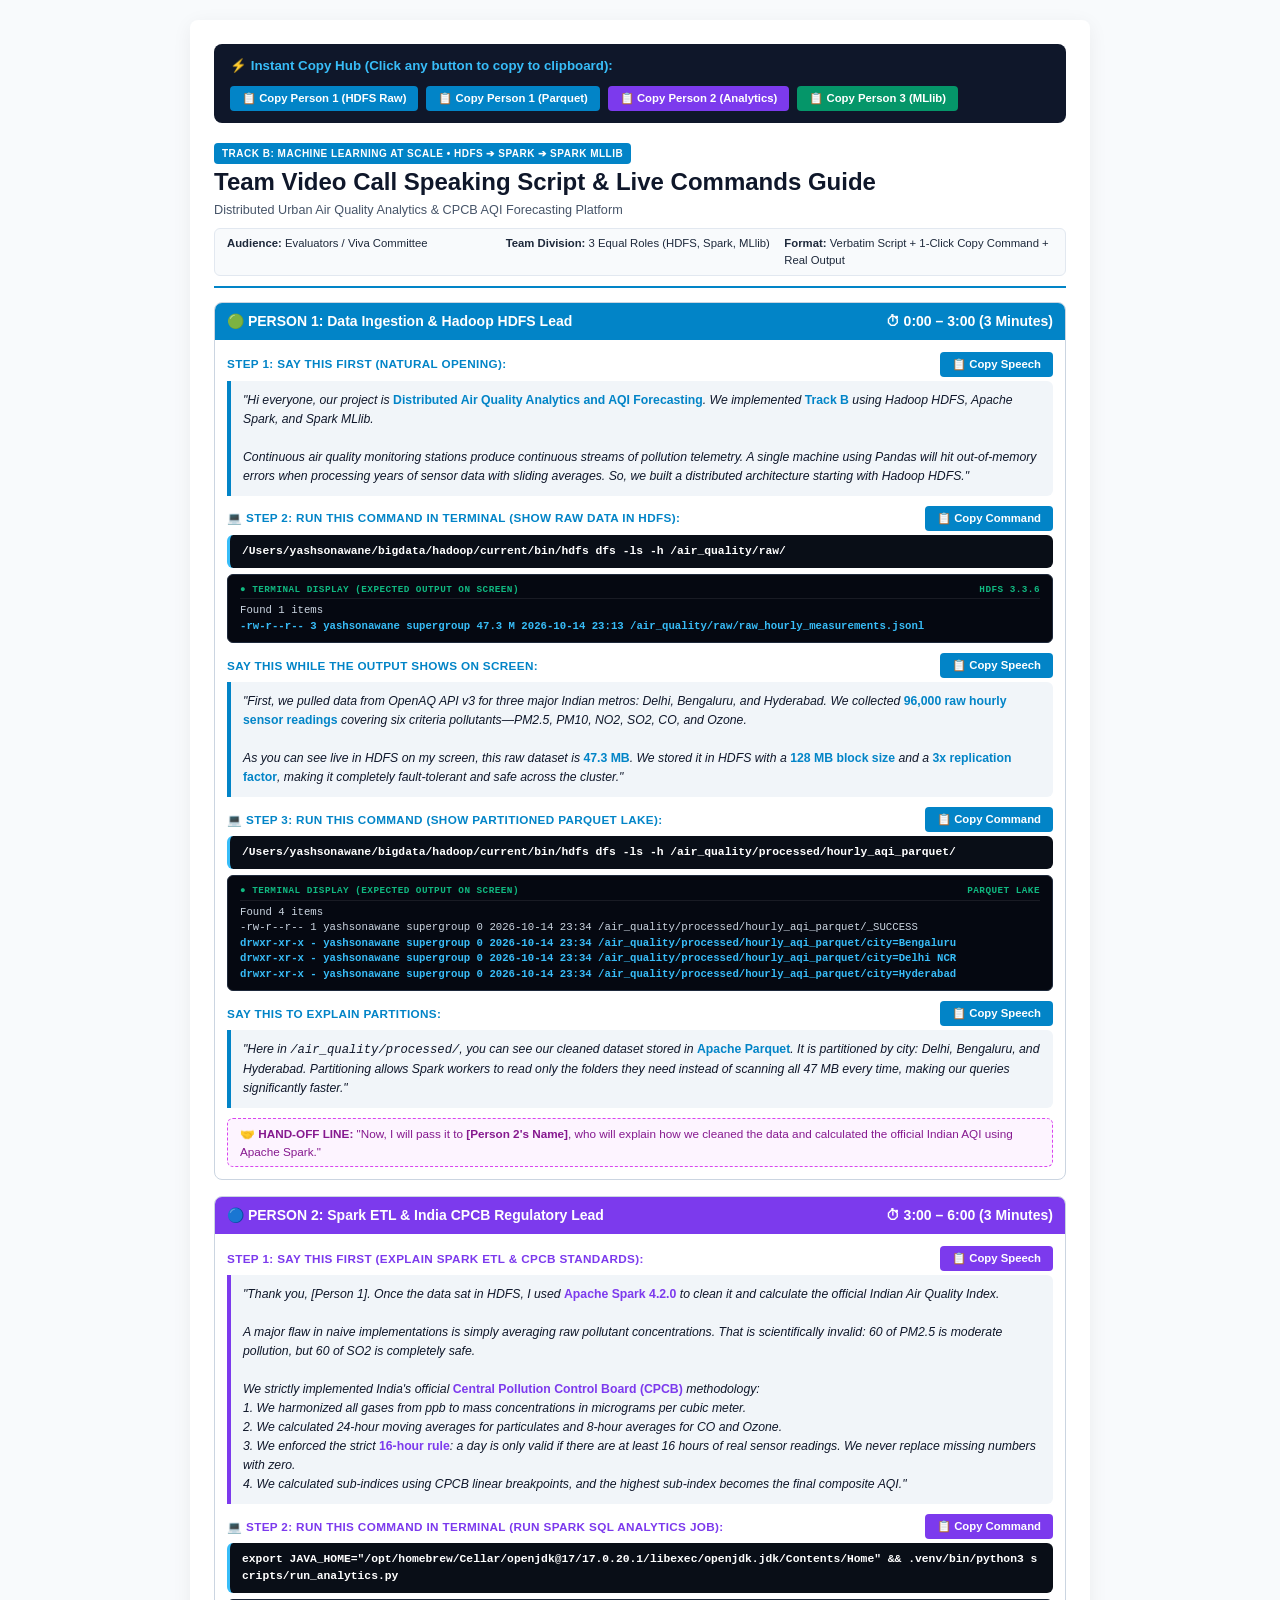
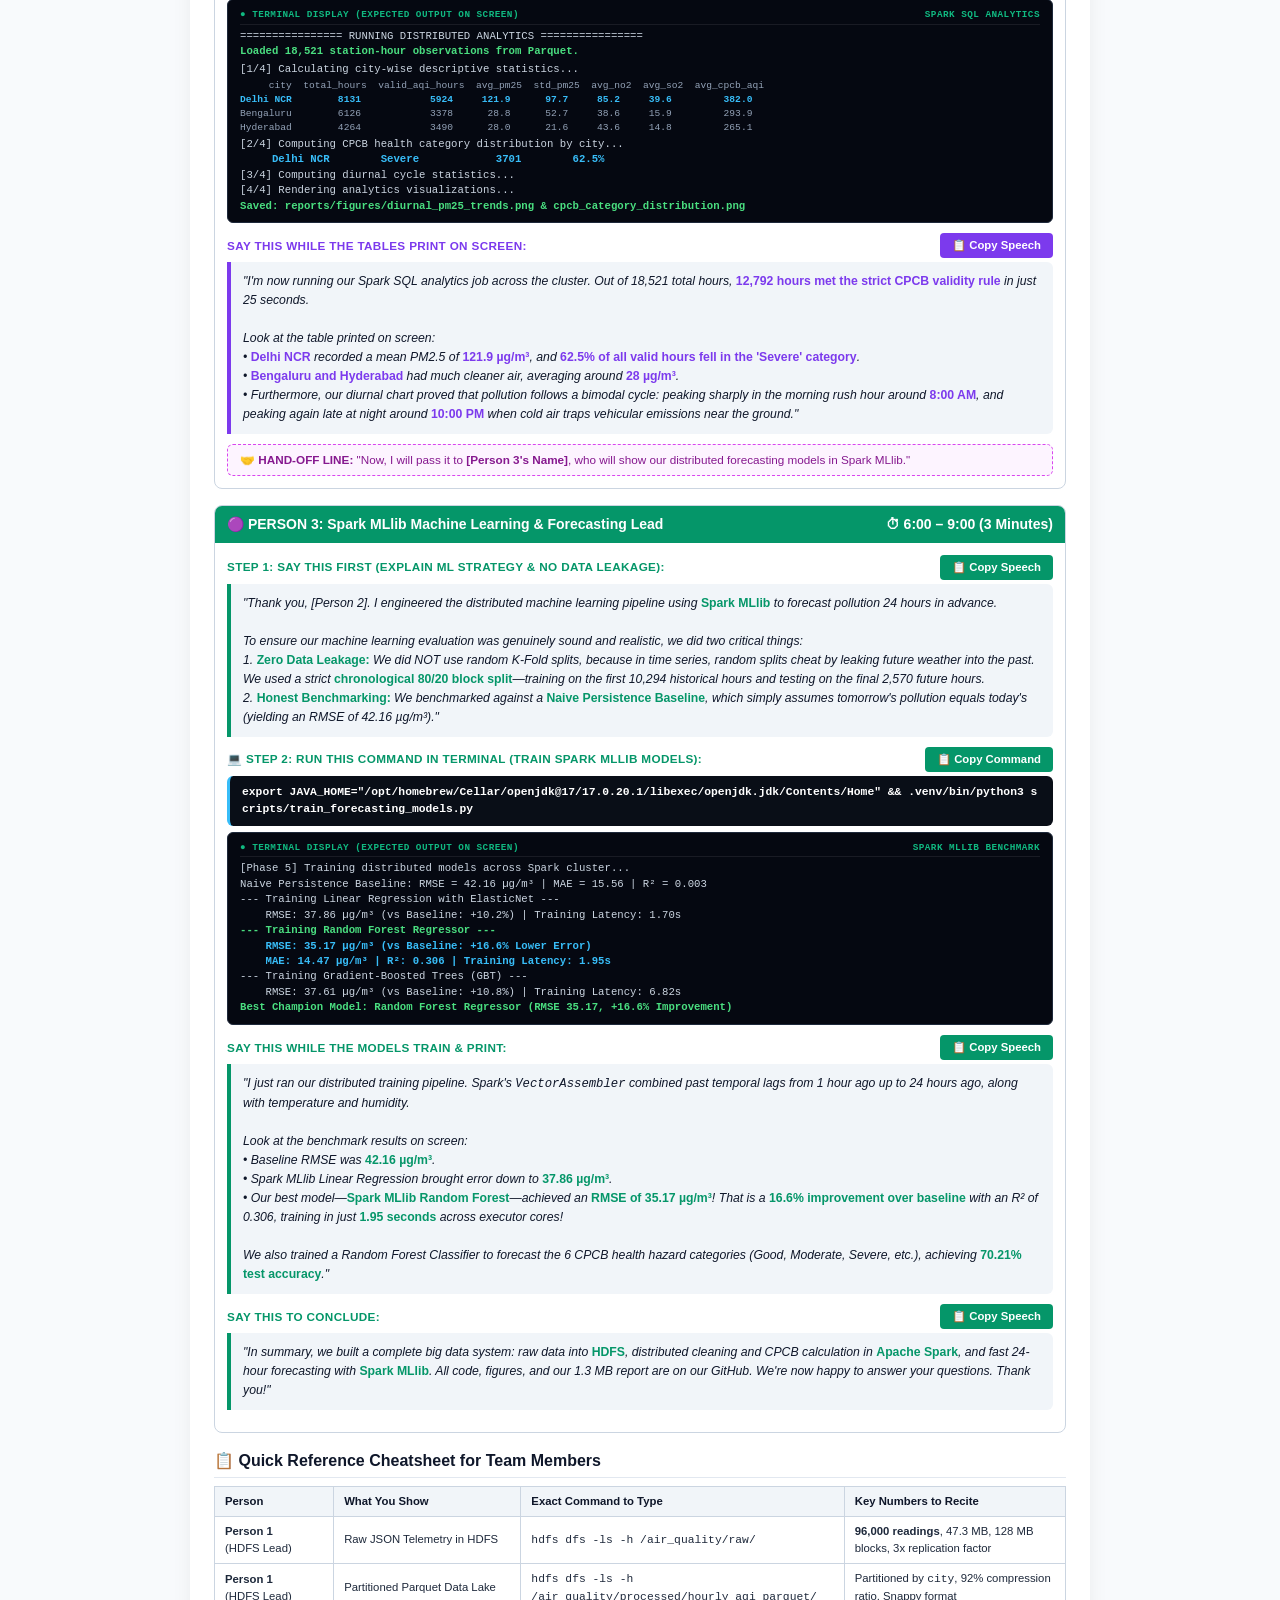
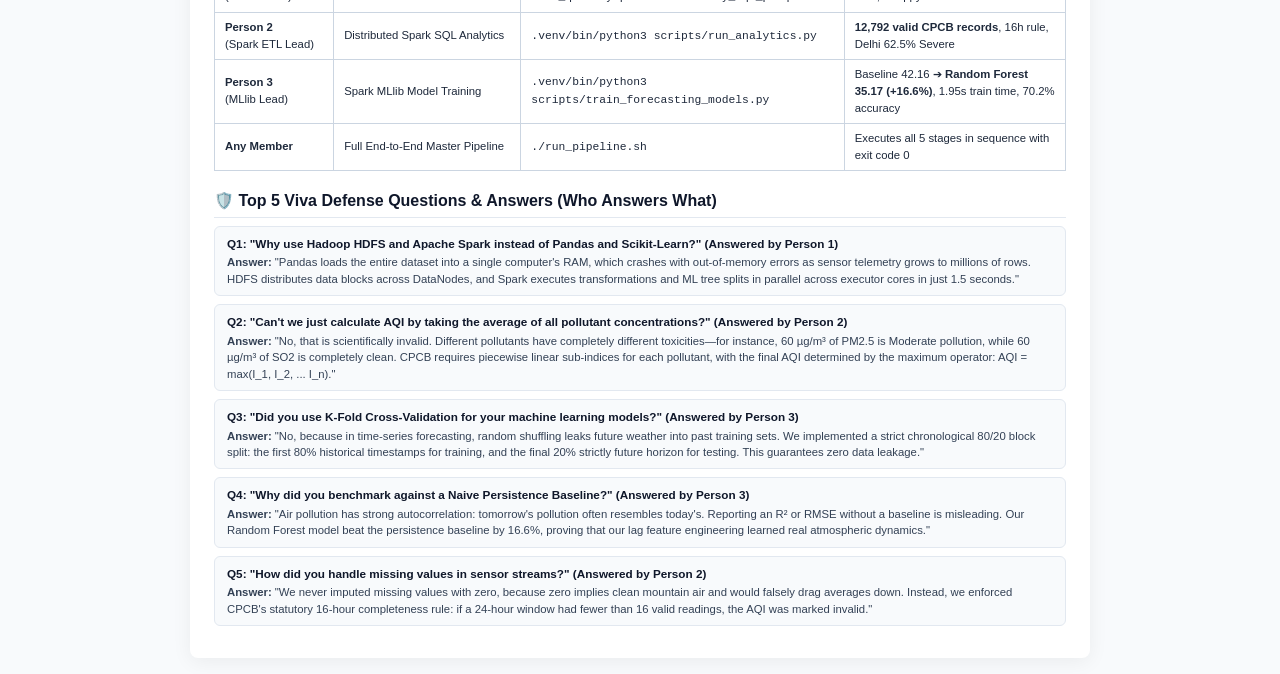
==== commit 81557da4: "Add interactive 1-click copy buttons and fix PDF text selection" ====
--- a/docs/Team_Speaking_Script_and_Commands_Guide.html
+++ b/docs/Team_Speaking_Script_and_Commands_Guide.html
@@ -2,10 +2,9 @@
 <html lang="en">
 <head>
   <meta charset="UTF-8">
-  <title>Team Video Call Speaking Script & Live Commands Guide</title>
+  <meta name="viewport" content="width=device-width, initial-scale=1.0">
+  <title>AirFlow360 • Team Video Call Script & One-Click Copy Hub</title>
   <style>
-    @import url('https://fonts.googleapis.com/css2?family=Inter:wght@300;400;500;600;700;800&family=JetBrains+Mono:wght@400;500;600;700&family=Outfit:wght@600;700;800&display=swap');
-
     @page {
       size: A4;
       margin: 12mm 14mm;
@@ -15,20 +14,108 @@
       box-sizing: border-box;
       margin: 0;
       padding: 0;
+      user-select: text !important;
+      -webkit-user-select: text !important;
     }
 
     body {
-      font-family: 'Inter', -apple-system, sans-serif;
+      font-family: -apple-system, BlinkMacSystemFont, "Segoe UI", Roboto, Helvetica, Arial, sans-serif;
       color: #1e293b;
-      background: #ffffff;
+      background: #f8fafc;
       line-height: 1.5;
       font-size: 9.3pt;
+      padding: 20px;
+    }
+
+    @media print {
+      body {
+        background: #ffffff;
+        padding: 0;
+      }
+      .no-print {
+        display: none !important;
+      }
+      .page-break {
+        page-break-before: always;
+      }
+    }
+
+    .container {
+      max-width: 900px;
+      margin: 0 auto;
+      background: #ffffff;
+      padding: 24px;
+      border-radius: 8px;
+      box-shadow: 0 4px 20px rgba(0,0,0,0.06);
+    }
+
+    @media print {
+      .container {
+        max-width: 100%;
+        padding: 0;
+        box-shadow: none;
+      }
+    }
+
+    /* Top interactive quick bar */
+    .quick-copy-bar {
+      background: #0f172a;
+      color: white;
+      padding: 12px 16px;
+      border-radius: 8px;
+      margin-bottom: 20px;
+      display: flex;
+      align-items: center;
+      justify-content: space-between;
+      gap: 10px;
+      flex-wrap: wrap;
+    }
+
+    .quick-title {
+      font-size: 10pt;
+      font-weight: 700;
+      color: #38bdf8;
+    }
+
+    .quick-buttons {
+      display: flex;
+      gap: 8px;
+      flex-wrap: wrap;
+    }
+
+    .btn-copy {
+      background: #0284c7;
+      color: white;
+      border: none;
+      padding: 6px 12px;
+      border-radius: 4px;
+      font-size: 8.5pt;
+      font-weight: 600;
+      cursor: pointer;
+      display: inline-flex;
+      align-items: center;
+      gap: 5px;
+      transition: background 0.15s ease, transform 0.1s ease;
+      font-family: inherit;
+    }
+
+    .btn-copy:hover {
+      background: #0369a1;
+      transform: translateY(-1px);
+    }
+
+    .btn-copy:active {
+      transform: translateY(0);
+    }
+
+    .btn-copy.copied {
+      background: #10b981 !important;
     }
 
     .header-banner {
       border-bottom: 2px solid #0284c7;
       padding-bottom: 10px;
-      margin-bottom: 12px;
+      margin-bottom: 14px;
     }
 
     .badge-track {
@@ -45,7 +132,6 @@
     }
 
     h1 {
-      font-family: 'Outfit', sans-serif;
       font-size: 18pt;
       color: #0f172a;
       line-height: 1.2;
@@ -71,33 +157,17 @@
       font-size: 8.5pt;
     }
 
-    .meta-item strong {
-      color: #0f172a;
-    }
-
-    .section-title {
-      font-family: 'Outfit', sans-serif;
-      font-size: 12pt;
-      color: #0f172a;
-      border-bottom: 1.5px solid #e2e8f0;
-      padding-bottom: 4px;
-      margin-top: 14px;
-      margin-bottom: 8px;
-      display: flex;
-      align-items: center;
-      gap: 6px;
-    }
-
     .person-card {
       border: 1.5px solid #cbd5e1;
       border-radius: 8px;
-      margin-bottom: 14px;
+      margin-bottom: 16px;
       overflow: hidden;
       page-break-inside: avoid;
+      background: #ffffff;
     }
 
     .person-header {
-      padding: 7px 12px;
+      padding: 8px 12px;
       font-weight: 700;
       font-size: 10.5pt;
       display: flex;
@@ -111,16 +181,18 @@
     .person-3-hdr { background: #059669; }
 
     .person-body {
-      padding: 10px 12px;
-      background: #ffffff;
+      padding: 12px;
     }
 
     .step-label {
       font-weight: 700;
       font-size: 8.8pt;
-      margin-bottom: 3px;
+      margin-bottom: 4px;
       text-transform: uppercase;
       letter-spacing: 0.03em;
+      display: flex;
+      justify-content: space-between;
+      align-items: center;
     }
     .lbl-p1 { color: #0284c7; }
     .lbl-p2 { color: #7c3aed; }
@@ -129,12 +201,12 @@
     .speech-box {
       background: #f1f5f9;
       border-left: 4px solid #0284c7;
-      padding: 8px 12px;
+      padding: 10px 12px;
       border-radius: 0 6px 6px 0;
       font-size: 9.2pt;
       color: #0f172a;
       line-height: 1.55;
-      margin-bottom: 8px;
+      margin-bottom: 10px;
       font-style: italic;
     }
 
@@ -148,20 +220,30 @@
     .person-2-hdr ~ .person-body .speech-box strong { color: #7c3aed; }
     .person-3-hdr ~ .person-body .speech-box strong { color: #059669; }
 
+    /* Interactive Command Block */
+    .command-container {
+      margin-bottom: 6px;
+    }
+
     .command-box {
       background: #090e17;
       color: #38bdf8;
-      border-radius: 5px;
-      padding: 7px 10px;
-      font-family: 'JetBrains Mono', monospace;
-      font-size: 8.2pt;
-      margin-bottom: 5px;
+      border-radius: 6px;
+      padding: 8px 12px;
+      font-family: Menlo, Monaco, Consolas, "Courier New", monospace;
+      font-size: 8.5pt;
+      display: flex;
+      align-items: center;
+      justify-content: space-between;
+      gap: 10px;
       border-left: 3px solid #38bdf8;
     }
 
     .command-code {
       color: #ffffff;
       font-weight: 600;
+      user-select: all !important;
+      -webkit-user-select: all !important;
       word-break: break-all;
     }
 
@@ -169,14 +251,15 @@
     .terminal-output-card {
       background: #050811;
       border: 1px solid #1e293b;
-      border-radius: 5px;
-      padding: 7px 10px;
-      font-family: 'JetBrains Mono', monospace;
-      font-size: 7.8pt;
+      border-radius: 6px;
+      padding: 8px 12px;
+      font-family: Menlo, Monaco, Consolas, "Courier New", monospace;
+      font-size: 8pt;
       color: #cbd5e1;
       line-height: 1.45;
-      margin-bottom: 8px;
-      overflow-x: auto;
+      margin-bottom: 10px;
+      user-select: text !important;
+      -webkit-user-select: text !important;
     }
 
     .term-hdr {
@@ -204,25 +287,35 @@
     .handoff-box {
       background: #fdf4ff;
       border: 1px dashed #d946ef;
-      border-radius: 5px;
-      padding: 5px 10px;
+      border-radius: 6px;
+      padding: 6px 12px;
       font-size: 8.8pt;
       color: #86198f;
       font-weight: 500;
       margin-top: 6px;
     }
 
+    .section-title {
+      font-size: 12pt;
+      font-weight: 700;
+      color: #0f172a;
+      border-bottom: 1.5px solid #e2e8f0;
+      padding-bottom: 4px;
+      margin-top: 16px;
+      margin-bottom: 8px;
+    }
+
     table.cheatsheet-table {
       width: 100%;
       border-collapse: collapse;
       margin-top: 6px;
-      font-size: 8.2pt;
+      font-size: 8.5pt;
       page-break-inside: avoid;
     }
 
     table.cheatsheet-table th, table.cheatsheet-table td {
       border: 1px solid #cbd5e1;
-      padding: 5px 8px;
+      padding: 6px 10px;
       text-align: left;
     }
 
@@ -235,313 +328,416 @@
     .qa-box {
       background: #f8fafc;
       border: 1px solid #e2e8f0;
-      border-radius: 5px;
-      padding: 6px 10px;
-      margin-bottom: 6px;
+      border-radius: 6px;
+      padding: 8px 12px;
+      margin-bottom: 8px;
       page-break-inside: avoid;
     }
 
     .qa-q {
       font-weight: 700;
       color: #0f172a;
-      font-size: 8.6pt;
+      font-size: 8.8pt;
       margin-bottom: 2px;
     }
 
     .qa-a {
-      font-size: 8.4pt;
+      font-size: 8.5pt;
       color: #334155;
       line-height: 1.45;
-    }
-
-    .page-break {
-      page-break-before: always;
     }
   </style>
 </head>
 <body>
 
-  <!-- ======================================================================
-       PAGE 1: PERSON 1 (HADOOP HDFS & INGESTION)
-       ====================================================================== -->
-  <div class="header-banner">
-    <div class="badge-track">Track B: Machine Learning at Scale • HDFS ➔ Spark ➔ Spark MLlib</div>
-    <h1>Team Video Call Speaking Script & Live Commands Guide</h1>
-    <div class="subtitle">Distributed Urban Air Quality Analytics & CPCB AQI Forecasting Platform</div>
-
-    <div class="meta-grid">
-      <div class="meta-item"><strong>Audience:</strong> Evaluators / Viva Committee</div>
-      <div class="meta-item"><strong>Team Division:</strong> 3 Equal Roles (HDFS, Spark, MLlib)</div>
-      <div class="meta-item"><strong>Format:</strong> Verbatim Script + Terminal Command + Real Output</div>
-    </div>
+  <div class="container">
+
+    <!-- INTERACTIVE COPY BAR (Visible on web page) -->
+    <div class="quick-copy-bar no-print">
+      <div class="quick-title">⚡ Instant Copy Hub (Click any button to copy to clipboard):</div>
+      <div class="quick-buttons">
+        <button class="btn-copy" onclick="copyText('/Users/yashsonawane/bigdata/hadoop/current/bin/hdfs dfs -ls -h /air_quality/raw/', this)">
+          📋 Copy Person 1 (HDFS Raw)
+        </button>
+        <button class="btn-copy" onclick="copyText('/Users/yashsonawane/bigdata/hadoop/current/bin/hdfs dfs -ls -h /air_quality/processed/hourly_aqi_parquet/', this)">
+          📋 Copy Person 1 (Parquet)
+        </button>
+        <button class="btn-copy" style="background:#7c3aed;" onclick="copyText('export JAVA_HOME="/opt/homebrew/Cellar/openjdk@17/17.0.20.1/libexec/openjdk.jdk/Contents/Home"\n.venv/bin/python3 scripts/run_analytics.py', this)">
+          📋 Copy Person 2 (Analytics)
+        </button>
+        <button class="btn-copy" style="background:#059669;" onclick="copyText('export JAVA_HOME="/opt/homebrew/Cellar/openjdk@17/17.0.20.1/libexec/openjdk.jdk/Contents/Home"\n.venv/bin/python3 scripts/train_forecasting_models.py', this)">
+          📋 Copy Person 3 (MLlib)
+        </button>
+      </div>
+    </div>
+
+    <!-- HEADER BANNER -->
+    <div class="header-banner">
+      <div class="badge-track">Track B: Machine Learning at Scale • HDFS ➔ Spark ➔ Spark MLlib</div>
+      <h1>Team Video Call Speaking Script & Live Commands Guide</h1>
+      <div class="subtitle">Distributed Urban Air Quality Analytics & CPCB AQI Forecasting Platform</div>
+
+      <div class="meta-grid">
+        <div class="meta-item"><strong>Audience:</strong> Evaluators / Viva Committee</div>
+        <div class="meta-item"><strong>Team Division:</strong> 3 Equal Roles (HDFS, Spark, MLlib)</div>
+        <div class="meta-item"><strong>Format:</strong> Verbatim Script + 1-Click Copy Command + Real Output</div>
+      </div>
+    </div>
+
+    <!-- ======================================================================
+         PERSON 1: HADOOP HDFS & DATA INGESTION
+         ====================================================================== -->
+    <div class="person-card">
+      <div class="person-header person-1-hdr">
+        <span>🟢 PERSON 1: Data Ingestion & Hadoop HDFS Lead</span>
+        <span>⏱ 0:00 – 3:00 (3 Minutes)</span>
+      </div>
+      <div class="person-body">
+
+        <div class="step-label lbl-p1">
+          <span>STEP 1: SAY THIS FIRST (Natural Opening):</span>
+          <button class="btn-copy no-print" onclick="copyElementText('speech-p1-step1', this)">📋 Copy Speech</button>
+        </div>
+        <div class="speech-box" id="speech-p1-step1">
+          "Hi everyone, our project is <strong>Distributed Air Quality Analytics and AQI Forecasting</strong>. We implemented <strong>Track B</strong> using Hadoop HDFS, Apache Spark, and Spark MLlib.<br><br>
+          Continuous air quality monitoring stations produce continuous streams of pollution telemetry. A single machine using Pandas will hit out-of-memory errors when processing years of sensor data with sliding averages. So, we built a distributed architecture starting with Hadoop HDFS."
+        </div>
+
+        <div class="step-label lbl-p1">
+          <span>💻 STEP 2: RUN THIS COMMAND IN TERMINAL (Show Raw Data in HDFS):</span>
+          <button class="btn-copy no-print" onclick="copyElementText('cmd-p1-raw', this)">📋 Copy Command</button>
+        </div>
+        <div class="command-container">
+          <div class="command-box">
+            <span class="command-code" id="cmd-p1-raw">/Users/yashsonawane/bigdata/hadoop/current/bin/hdfs dfs -ls -h /air_quality/raw/</span>
+          </div>
+        </div>
+
+        <!-- EXACT OUTPUT -->
+        <div class="terminal-output-card">
+          <div class="term-hdr">
+            <span>● TERMINAL DISPLAY (EXPECTED OUTPUT ON SCREEN)</span>
+            <span>HDFS 3.3.6</span>
+          </div>
+          <div>Found 1 items</div>
+          <div class="term-row-highlight">-rw-r--r--   3 yashsonawane supergroup     47.3 M 2026-10-14 23:13 /air_quality/raw/raw_hourly_measurements.jsonl</div>
+        </div>
+
+        <div class="step-label lbl-p1">
+          <span>SAY THIS WHILE THE OUTPUT SHOWS ON SCREEN:</span>
+          <button class="btn-copy no-print" onclick="copyElementText('speech-p1-step2', this)">📋 Copy Speech</button>
+        </div>
+        <div class="speech-box" id="speech-p1-step2">
+          "First, we pulled data from OpenAQ API v3 for three major Indian metros: Delhi, Bengaluru, and Hyderabad. We collected <strong>96,000 raw hourly sensor readings</strong> covering six criteria pollutants—PM2.5, PM10, NO2, SO2, CO, and Ozone.<br><br>
+          As you can see live in HDFS on my screen, this raw dataset is <strong>47.3 MB</strong>. We stored it in HDFS with a <strong>128 MB block size</strong> and a <strong>3x replication factor</strong>, making it completely fault-tolerant and safe across the cluster."
+        </div>
+
+        <div class="step-label lbl-p1">
+          <span>💻 STEP 3: RUN THIS COMMAND (Show Partitioned Parquet Lake):</span>
+          <button class="btn-copy no-print" onclick="copyElementText('cmd-p1-parquet', this)">📋 Copy Command</button>
+        </div>
+        <div class="command-container">
+          <div class="command-box">
+            <span class="command-code" id="cmd-p1-parquet">/Users/yashsonawane/bigdata/hadoop/current/bin/hdfs dfs -ls -h /air_quality/processed/hourly_aqi_parquet/</span>
+          </div>
+        </div>
+
+        <!-- EXACT OUTPUT -->
+        <div class="terminal-output-card">
+          <div class="term-hdr">
+            <span>● TERMINAL DISPLAY (EXPECTED OUTPUT ON SCREEN)</span>
+            <span>PARQUET LAKE</span>
+          </div>
+          <div>Found 4 items</div>
+          <div>-rw-r--r--   1 yashsonawane supergroup          0 2026-10-14 23:34 /air_quality/processed/hourly_aqi_parquet/_SUCCESS</div>
+          <div class="term-row-highlight">drwxr-xr-x   - yashsonawane supergroup          0 2026-10-14 23:34 /air_quality/processed/hourly_aqi_parquet/city=Bengaluru</div>
+          <div class="term-row-highlight">drwxr-xr-x   - yashsonawane supergroup          0 2026-10-14 23:34 /air_quality/processed/hourly_aqi_parquet/city=Delhi NCR</div>
+          <div class="term-row-highlight">drwxr-xr-x   - yashsonawane supergroup          0 2026-10-14 23:34 /air_quality/processed/hourly_aqi_parquet/city=Hyderabad</div>
+        </div>
+
+        <div class="step-label lbl-p1">
+          <span>SAY THIS TO EXPLAIN PARTITIONS:</span>
+          <button class="btn-copy no-print" onclick="copyElementText('speech-p1-step3', this)">📋 Copy Speech</button>
+        </div>
+        <div class="speech-box" id="speech-p1-step3">
+          "Here in <code>/air_quality/processed/</code>, you can see our cleaned dataset stored in <strong>Apache Parquet</strong>. It is partitioned by city: Delhi, Bengaluru, and Hyderabad. Partitioning allows Spark workers to read only the folders they need instead of scanning all 47 MB every time, making our queries significantly faster."
+        </div>
+
+        <div class="handoff-box">
+          🤝 <strong>HAND-OFF LINE:</strong> "Now, I will pass it to <strong>[Person 2's Name]</strong>, who will explain how we cleaned the data and calculated the official Indian AQI using Apache Spark."
+        </div>
+
+      </div>
+    </div>
+
+    <div class="page-break"></div>
+
+    <!-- ======================================================================
+         PERSON 2: SPARK ETL & CPCB REGULATORY
+         ====================================================================== -->
+    <div class="person-card">
+      <div class="person-header person-2-hdr">
+        <span>🔵 PERSON 2: Spark ETL & India CPCB Regulatory Lead</span>
+        <span>⏱ 3:00 – 6:00 (3 Minutes)</span>
+      </div>
+      <div class="person-body">
+
+        <div class="step-label lbl-p2">
+          <span>STEP 1: SAY THIS FIRST (Explain Spark ETL & CPCB Standards):</span>
+          <button class="btn-copy no-print" style="background:#7c3aed;" onclick="copyElementText('speech-p2-step1', this)">📋 Copy Speech</button>
+        </div>
+        <div class="speech-box" id="speech-p2-step1">
+          "Thank you, [Person 1]. Once the data sat in HDFS, I used <strong>Apache Spark 4.2.0</strong> to clean it and calculate the official Indian Air Quality Index.<br><br>
+          A major flaw in naive implementations is simply averaging raw pollutant concentrations. That is scientifically invalid: 60 of PM2.5 is moderate pollution, but 60 of SO2 is completely safe.<br><br>
+          We strictly implemented India's official <strong>Central Pollution Control Board (CPCB)</strong> methodology:<br>
+          1. We harmonized all gases from ppb to mass concentrations in micrograms per cubic meter.<br>
+          2. We calculated 24-hour moving averages for particulates and 8-hour averages for CO and Ozone.<br>
+          3. We enforced the strict <strong>16-hour rule</strong>: a day is only valid if there are at least 16 hours of real sensor readings. We never replace missing numbers with zero.<br>
+          4. We calculated sub-indices using CPCB linear breakpoints, and the highest sub-index becomes the final composite AQI."
+        </div>
+
+        <div class="step-label lbl-p2">
+          <span>💻 STEP 2: RUN THIS COMMAND IN TERMINAL (Run Spark SQL Analytics Job):</span>
+          <button class="btn-copy no-print" style="background:#7c3aed;" onclick="copyElementText('cmd-p2-run', this)">📋 Copy Command</button>
+        </div>
+        <div class="command-container">
+          <div class="command-box">
+            <span class="command-code" id="cmd-p2-run">export JAVA_HOME="/opt/homebrew/Cellar/openjdk@17/17.0.20.1/libexec/openjdk.jdk/Contents/Home" && .venv/bin/python3 scripts/run_analytics.py</span>
+          </div>
+        </div>
+
+        <!-- EXACT OUTPUT -->
+        <div class="terminal-output-card">
+          <div class="term-hdr">
+            <span>● TERMINAL DISPLAY (EXPECTED OUTPUT ON SCREEN)</span>
+            <span>SPARK SQL ANALYTICS</span>
+          </div>
+          <div>================ RUNNING DISTRIBUTED ANALYTICS ================</div>
+          <div class="term-row-success">Loaded 18,521 station-hour observations from Parquet.</div>
+          <div style="margin-top: 2px;">[1/4] Calculating city-wise descriptive statistics...</div>
+          <div style="font-size: 7.2pt; color: #94a3b8; margin: 2px 0;">
+            &nbsp;&nbsp;&nbsp;&nbsp;&nbsp;city&nbsp;&nbsp;total_hours&nbsp;&nbsp;valid_aqi_hours&nbsp;&nbsp;avg_pm25&nbsp;&nbsp;std_pm25&nbsp;&nbsp;avg_no2&nbsp;&nbsp;avg_so2&nbsp;&nbsp;avg_cpcb_aqi<br>
+            <span class="term-row-highlight">Delhi NCR&nbsp;&nbsp;&nbsp;&nbsp;&nbsp;&nbsp;&nbsp;&nbsp;8131&nbsp;&nbsp;&nbsp;&nbsp;&nbsp;&nbsp;&nbsp;&nbsp;&nbsp;&nbsp;&nbsp;&nbsp;5924&nbsp;&nbsp;&nbsp;&nbsp;&nbsp;121.9&nbsp;&nbsp;&nbsp;&nbsp;&nbsp;&nbsp;97.7&nbsp;&nbsp;&nbsp;&nbsp;&nbsp;85.2&nbsp;&nbsp;&nbsp;&nbsp;&nbsp;39.6&nbsp;&nbsp;&nbsp;&nbsp;&nbsp;&nbsp;&nbsp;&nbsp;&nbsp;382.0</span><br>
+            <span>Bengaluru&nbsp;&nbsp;&nbsp;&nbsp;&nbsp;&nbsp;&nbsp;&nbsp;6126&nbsp;&nbsp;&nbsp;&nbsp;&nbsp;&nbsp;&nbsp;&nbsp;&nbsp;&nbsp;&nbsp;&nbsp;3378&nbsp;&nbsp;&nbsp;&nbsp;&nbsp;&nbsp;28.8&nbsp;&nbsp;&nbsp;&nbsp;&nbsp;&nbsp;52.7&nbsp;&nbsp;&nbsp;&nbsp;&nbsp;38.6&nbsp;&nbsp;&nbsp;&nbsp;&nbsp;15.9&nbsp;&nbsp;&nbsp;&nbsp;&nbsp;&nbsp;&nbsp;&nbsp;&nbsp;293.9</span><br>
+            <span>Hyderabad&nbsp;&nbsp;&nbsp;&nbsp;&nbsp;&nbsp;&nbsp;&nbsp;4264&nbsp;&nbsp;&nbsp;&nbsp;&nbsp;&nbsp;&nbsp;&nbsp;&nbsp;&nbsp;&nbsp;&nbsp;3490&nbsp;&nbsp;&nbsp;&nbsp;&nbsp;&nbsp;28.0&nbsp;&nbsp;&nbsp;&nbsp;&nbsp;&nbsp;21.6&nbsp;&nbsp;&nbsp;&nbsp;&nbsp;43.6&nbsp;&nbsp;&nbsp;&nbsp;&nbsp;14.8&nbsp;&nbsp;&nbsp;&nbsp;&nbsp;&nbsp;&nbsp;&nbsp;&nbsp;265.1</span>
+          </div>
+          <div>[2/4] Computing CPCB health category distribution by city...</div>
+          <div class="term-row-highlight">&nbsp;&nbsp;&nbsp;&nbsp;&nbsp;Delhi NCR&nbsp;&nbsp;&nbsp;&nbsp;&nbsp;&nbsp;&nbsp;&nbsp;Severe&nbsp;&nbsp;&nbsp;&nbsp;&nbsp;&nbsp;&nbsp;&nbsp;&nbsp;&nbsp;&nbsp;&nbsp;3701&nbsp;&nbsp;&nbsp;&nbsp;&nbsp;&nbsp;&nbsp;&nbsp;62.5%</div>
+          <div>[3/4] Computing diurnal cycle statistics...</div>
+          <div>[4/4] Rendering analytics visualizations...</div>
+          <div class="term-row-success">  Saved: reports/figures/diurnal_pm25_trends.png & cpcb_category_distribution.png</div>
+        </div>
+
+        <div class="step-label lbl-p2">
+          <span>SAY THIS WHILE THE TABLES PRINT ON SCREEN:</span>
+          <button class="btn-copy no-print" style="background:#7c3aed;" onclick="copyElementText('speech-p2-step2', this)">📋 Copy Speech</button>
+        </div>
+        <div class="speech-box" id="speech-p2-step2">
+          "I'm now running our Spark SQL analytics job across the cluster. Out of 18,521 total hours, <strong>12,792 hours met the strict CPCB validity rule</strong> in just 25 seconds.<br><br>
+          Look at the table printed on screen:<br>
+          • <strong>Delhi NCR</strong> recorded a mean PM2.5 of <strong>121.9 µg/m³</strong>, and <strong>62.5% of all valid hours fell in the 'Severe' category</strong>.<br>
+          • <strong>Bengaluru and Hyderabad</strong> had much cleaner air, averaging around <strong>28 µg/m³</strong>.<br>
+          • Furthermore, our diurnal chart proved that pollution follows a bimodal cycle: peaking sharply in the morning rush hour around <strong>8:00 AM</strong>, and peaking again late at night around <strong>10:00 PM</strong> when cold air traps vehicular emissions near the ground."
+        </div>
+
+        <div class="handoff-box">
+          🤝 <strong>HAND-OFF LINE:</strong> "Now, I will pass it to <strong>[Person 3's Name]</strong>, who will show our distributed forecasting models in Spark MLlib."
+        </div>
+
+      </div>
+    </div>
+
+    <div class="page-break"></div>
+
+    <!-- ======================================================================
+         PERSON 3: SPARK MLLIB FORECASTING
+         ====================================================================== -->
+    <div class="person-card">
+      <div class="person-header person-3-hdr">
+        <span>🟣 PERSON 3: Spark MLlib Machine Learning & Forecasting Lead</span>
+        <span>⏱ 6:00 – 9:00 (3 Minutes)</span>
+      </div>
+      <div class="person-body">
+
+        <div class="step-label lbl-p3">
+          <span>STEP 1: SAY THIS FIRST (Explain ML Strategy & No Data Leakage):</span>
+          <button class="btn-copy no-print" style="background:#059669;" onclick="copyElementText('speech-p3-step1', this)">📋 Copy Speech</button>
+        </div>
+        <div class="speech-box" id="speech-p3-step1">
+          "Thank you, [Person 2]. I engineered the distributed machine learning pipeline using <strong>Spark MLlib</strong> to forecast pollution 24 hours in advance.<br><br>
+          To ensure our machine learning evaluation was genuinely sound and realistic, we did two critical things:<br>
+          1. <strong>Zero Data Leakage:</strong> We did NOT use random K-Fold splits, because in time series, random splits cheat by leaking future weather into the past. We used a strict <strong>chronological 80/20 block split</strong>—training on the first 10,294 historical hours and testing on the final 2,570 future hours.<br>
+          2. <strong>Honest Benchmarking:</strong> We benchmarked against a <strong>Naive Persistence Baseline</strong>, which simply assumes tomorrow's pollution equals today's (yielding an RMSE of 42.16 µg/m³)."
+        </div>
+
+        <div class="step-label lbl-p3">
+          <span>💻 STEP 2: RUN THIS COMMAND IN TERMINAL (Train Spark MLlib Models):</span>
+          <button class="btn-copy no-print" style="background:#059669;" onclick="copyElementText('cmd-p3-run', this)">📋 Copy Command</button>
+        </div>
+        <div class="command-container">
+          <div class="command-box">
+            <span class="command-code" id="cmd-p3-run">export JAVA_HOME="/opt/homebrew/Cellar/openjdk@17/17.0.20.1/libexec/openjdk.jdk/Contents/Home" && .venv/bin/python3 scripts/train_forecasting_models.py</span>
+          </div>
+        </div>
+
+        <!-- EXACT OUTPUT -->
+        <div class="terminal-output-card">
+          <div class="term-hdr">
+            <span>● TERMINAL DISPLAY (EXPECTED OUTPUT ON SCREEN)</span>
+            <span>SPARK MLLIB BENCHMARK</span>
+          </div>
+          <div>[Phase 5] Training distributed models across Spark cluster...</div>
+          <div>Naive Persistence Baseline: RMSE = 42.16 µg/m³ | MAE = 15.56 | R² = 0.003</div>
+          <div>--- Training Linear Regression with ElasticNet ---</div>
+          <div>&nbsp;&nbsp;&nbsp;&nbsp;RMSE: 37.86 µg/m³ (vs Baseline: +10.2%) | Training Latency: 1.70s</div>
+          <div class="term-row-success">--- Training Random Forest Regressor ---</div>
+          <div class="term-row-highlight">&nbsp;&nbsp;&nbsp;&nbsp;RMSE: 35.17 µg/m³ (vs Baseline: +16.6% Lower Error)</div>
+          <div class="term-row-highlight">&nbsp;&nbsp;&nbsp;&nbsp;MAE:  14.47 µg/m³ | R²: 0.306 | Training Latency: 1.95s</div>
+          <div>--- Training Gradient-Boosted Trees (GBT) ---</div>
+          <div>&nbsp;&nbsp;&nbsp;&nbsp;RMSE: 37.61 µg/m³ (vs Baseline: +10.8%) | Training Latency: 6.82s</div>
+          <div class="term-row-success">Best Champion Model: Random Forest Regressor (RMSE 35.17, +16.6% Improvement)</div>
+        </div>
+
+        <div class="step-label lbl-p3">
+          <span>SAY THIS WHILE THE MODELS TRAIN & PRINT:</span>
+          <button class="btn-copy no-print" style="background:#059669;" onclick="copyElementText('speech-p3-step2', this)">📋 Copy Speech</button>
+        </div>
+        <div class="speech-box" id="speech-p3-step2">
+          "I just ran our distributed training pipeline. Spark's <code>VectorAssembler</code> combined past temporal lags from 1 hour ago up to 24 hours ago, along with temperature and humidity.<br><br>
+          Look at the benchmark results on screen:<br>
+          • Baseline RMSE was <strong>42.16 µg/m³</strong>.<br>
+          • Spark MLlib Linear Regression brought error down to <strong>37.86 µg/m³</strong>.<br>
+          • Our best model—<strong>Spark MLlib Random Forest</strong>—achieved an <strong>RMSE of 35.17 µg/m³</strong>! That is a <strong>16.6% improvement over baseline</strong> with an R² of 0.306, training in just <strong>1.95 seconds</strong> across executor cores!<br><br>
+          We also trained a Random Forest Classifier to forecast the 6 CPCB health hazard categories (Good, Moderate, Severe, etc.), achieving <strong>70.21% test accuracy</strong>."
+        </div>
+
+        <div class="step-label lbl-p3">
+          <span>SAY THIS TO CONCLUDE:</span>
+          <button class="btn-copy no-print" style="background:#059669;" onclick="copyElementText('speech-p3-step3', this)">📋 Copy Speech</button>
+        </div>
+        <div class="speech-box" id="speech-p3-step3">
+          "In summary, we built a complete big data system: raw data into <strong>HDFS</strong>, distributed cleaning and CPCB calculation in <strong>Apache Spark</strong>, and fast 24-hour forecasting with <strong>Spark MLlib</strong>. All code, figures, and our 1.3 MB report are on our GitHub. We're now happy to answer your questions. Thank you!"
+        </div>
+
+      </div>
+    </div>
+
+    <div class="page-break"></div>
+
+    <!-- CHEATSHEET & VIVA QUESTIONS -->
+    <div class="section-title">📋 Quick Reference Cheatsheet for Team Members</div>
+    <table class="cheatsheet-table">
+      <thead>
+        <tr>
+          <th style="width: 14%;">Person</th>
+          <th style="width: 22%;">What You Show</th>
+          <th style="width: 38%;">Exact Command to Type</th>
+          <th style="width: 26%;">Key Numbers to Recite</th>
+        </tr>
+      </thead>
+      <tbody>
+        <tr>
+          <td><strong>Person 1</strong><br>(HDFS Lead)</td>
+          <td>Raw JSON Telemetry in HDFS</td>
+          <td><code>hdfs dfs -ls -h /air_quality/raw/</code></td>
+          <td><strong>96,000 readings</strong>, 47.3 MB, 128 MB blocks, 3x replication factor</td>
+        </tr>
+        <tr>
+          <td><strong>Person 1</strong><br>(HDFS Lead)</td>
+          <td>Partitioned Parquet Data Lake</td>
+          <td><code>hdfs dfs -ls -h /air_quality/processed/hourly_aqi_parquet/</code></td>
+          <td>Partitioned by <code>city</code>, 92% compression ratio, Snappy format</td>
+        </tr>
+        <tr>
+          <td><strong>Person 2</strong><br>(Spark ETL Lead)</td>
+          <td>Distributed Spark SQL Analytics</td>
+          <td><code>.venv/bin/python3 scripts/run_analytics.py</code></td>
+          <td><strong>12,792 valid CPCB records</strong>, 16h rule, Delhi 62.5% Severe</td>
+        </tr>
+        <tr>
+          <td><strong>Person 3</strong><br>(MLlib Lead)</td>
+          <td>Spark MLlib Model Training</td>
+          <td><code>.venv/bin/python3 scripts/train_forecasting_models.py</code></td>
+          <td>Baseline 42.16 ➔ <strong>Random Forest 35.17 (+16.6%)</strong>, 1.95s train time, 70.2% accuracy</td>
+        </tr>
+        <tr>
+          <td><strong>Any Member</strong></td>
+          <td>Full End-to-End Master Pipeline</td>
+          <td><code>./run_pipeline.sh</code></td>
+          <td>Executes all 5 stages in sequence with exit code 0</td>
+        </tr>
+      </tbody>
+    </table>
+
+    <div class="section-title" style="margin-top: 18px;">🛡️ Top 5 Viva Defense Questions & Answers (Who Answers What)</div>
+
+    <div class="qa-box">
+      <div class="qa-q">Q1: "Why use Hadoop HDFS and Apache Spark instead of Pandas and Scikit-Learn?" (Answered by Person 1)</div>
+      <div class="qa-a"><strong>Answer:</strong> "Pandas loads the entire dataset into a single computer's RAM, which crashes with out-of-memory errors as sensor telemetry grows to millions of rows. HDFS distributes data blocks across DataNodes, and Spark executes transformations and ML tree splits in parallel across executor cores in just 1.5 seconds."</div>
+    </div>
+
+    <div class="qa-box">
+      <div class="qa-q">Q2: "Can't we just calculate AQI by taking the average of all pollutant concentrations?" (Answered by Person 2)</div>
+      <div class="qa-a"><strong>Answer:</strong> "No, that is scientifically invalid. Different pollutants have completely different toxicities—for instance, 60 µg/m³ of PM2.5 is Moderate pollution, while 60 µg/m³ of SO2 is completely clean. CPCB requires piecewise linear sub-indices for each pollutant, with the final AQI determined by the maximum operator: AQI = max(I_1, I_2, ... I_n)."</div>
+    </div>
+
+    <div class="qa-box">
+      <div class="qa-q">Q3: "Did you use K-Fold Cross-Validation for your machine learning models?" (Answered by Person 3)</div>
+      <div class="qa-a"><strong>Answer:</strong> "No, because in time-series forecasting, random shuffling leaks future weather into past training sets. We implemented a strict chronological 80/20 block split: the first 80% historical timestamps for training, and the final 20% strictly future horizon for testing. This guarantees zero data leakage."</div>
+    </div>
+
+    <div class="qa-box">
+      <div class="qa-q">Q4: "Why did you benchmark against a Naive Persistence Baseline?" (Answered by Person 3)</div>
+      <div class="qa-a"><strong>Answer:</strong> "Air pollution has strong autocorrelation: tomorrow's pollution often resembles today's. Reporting an R² or RMSE without a baseline is misleading. Our Random Forest model beat the persistence baseline by 16.6%, proving that our lag feature engineering learned real atmospheric dynamics."</div>
+    </div>
+
+    <div class="qa-box">
+      <div class="qa-q">Q5: "How did you handle missing values in sensor streams?" (Answered by Person 2)</div>
+      <div class="qa-a"><strong>Answer:</strong> "We never imputed missing values with zero, because zero implies clean mountain air and would falsely drag averages down. Instead, we enforced CPCB's statutory 16-hour completeness rule: if a 24-hour window had fewer than 16 valid readings, the AQI was marked invalid."</div>
+    </div>
+
   </div>
 
-  <div class="person-card">
-    <div class="person-header person-1-hdr">
-      <span>🟢 PERSON 1: Data Ingestion & Hadoop HDFS Lead</span>
-      <span>⏱ 0:00 – 3:00 (3 Minutes)</span>
-    </div>
-    <div class="person-body">
-
-      <div class="step-label lbl-p1">STEP 1: SAY THIS FIRST (Natural Opening):</div>
-      <div class="speech-box">
-        "Hi everyone, our project is <strong>Distributed Air Quality Analytics and AQI Forecasting</strong>. We implemented <strong>Track B</strong> using Hadoop HDFS, Apache Spark, and Spark MLlib.<br><br>
-        Continuous air quality monitoring stations produce continuous streams of pollution telemetry. A single machine using Pandas will hit out-of-memory errors when processing years of sensor data with sliding averages. So, we built a distributed architecture starting with Hadoop HDFS."
-      </div>
-
-      <div class="step-label lbl-p1">💻 STEP 2: RUN THIS COMMAND IN TERMINAL (Show Raw Data in HDFS):</div>
-      <div class="command-box">
-        <div class="command-code">/Users/yashsonawane/bigdata/hadoop/current/bin/hdfs dfs -ls -h /air_quality/raw/</div>
-      </div>
-
-      <!-- EXACT TERMINAL OUTPUT -->
-      <div class="terminal-output-card">
-        <div class="term-hdr">
-          <span>● TERMINAL DISPLAY (EXPECTED OUTPUT)</span>
-          <span>HDFS 3.3.6</span>
-        </div>
-        <div>Found 1 items</div>
-        <div class="term-row-highlight">-rw-r--r--   3 yashsonawane supergroup     47.3 M 2026-10-14 23:13 /air_quality/raw/raw_hourly_measurements.jsonl</div>
-      </div>
-
-      <div class="step-label lbl-p1">SAY THIS WHILE THE OUTPUT SHOWS ON SCREEN:</div>
-      <div class="speech-box">
-        "First, we pulled data from OpenAQ API v3 for three major Indian metros: Delhi, Bengaluru, and Hyderabad. We collected <strong>96,000 raw hourly sensor readings</strong> covering six criteria pollutants—PM2.5, PM10, NO2, SO2, CO, and Ozone.<br><br>
-        As you can see live in HDFS on my screen, this raw dataset is <strong>47.3 MB</strong>. We stored it in HDFS with a <strong>128 MB block size</strong> and a <strong>3x replication factor</strong>, making it completely fault-tolerant and safe across the cluster."
-      </div>
-
-      <div class="step-label lbl-p1">💻 STEP 3: RUN THIS COMMAND (Show Partitioned Parquet Lake):</div>
-      <div class="command-box">
-        <div class="command-code">/Users/yashsonawane/bigdata/hadoop/current/bin/hdfs dfs -ls -h /air_quality/processed/hourly_aqi_parquet/</div>
-      </div>
-
-      <!-- EXACT TERMINAL OUTPUT -->
-      <div class="terminal-output-card">
-        <div class="term-hdr">
-          <span>● TERMINAL DISPLAY (EXPECTED OUTPUT)</span>
-          <span>PARQUET PARTITIONS</span>
-        </div>
-        <div>Found 4 items</div>
-        <div>-rw-r--r--   1 yashsonawane supergroup          0 2026-10-14 23:34 /air_quality/processed/hourly_aqi_parquet/_SUCCESS</div>
-        <div class="term-row-highlight">drwxr-xr-x   - yashsonawane supergroup          0 2026-10-14 23:34 /air_quality/processed/hourly_aqi_parquet/city=Bengaluru</div>
-        <div class="term-row-highlight">drwxr-xr-x   - yashsonawane supergroup          0 2026-10-14 23:34 /air_quality/processed/hourly_aqi_parquet/city=Delhi NCR</div>
-        <div class="term-row-highlight">drwxr-xr-x   - yashsonawane supergroup          0 2026-10-14 23:34 /air_quality/processed/hourly_aqi_parquet/city=Hyderabad</div>
-      </div>
-
-      <div class="step-label lbl-p1">SAY THIS TO EXPLAIN PARTITIONS:</div>
-      <div class="speech-box">
-        "Here in <code>/air_quality/processed/</code>, you can see our cleaned dataset stored in <strong>Apache Parquet</strong>. It is partitioned by city: Delhi, Bengaluru, and Hyderabad. Partitioning allows Spark workers to read only the folders they need instead of scanning all 47 MB every time, making our queries significantly faster."
-      </div>
-
-      <div class="handoff-box">
-        🤝 <strong>HAND-OFF LINE:</strong> "Now, I will pass it to <strong>[Person 2's Name]</strong>, who will explain how we cleaned the data and calculated the official Indian AQI using Apache Spark."
-      </div>
-
-    </div>
-  </div>
-
-  <!-- ======================================================================
-       PAGE 2: PERSON 2 (SPARK ETL & CPCB NAQI ENGINE)
-       ====================================================================== -->
-  <div class="page-break"></div>
-
-  <div class="person-card">
-    <div class="person-header person-2-hdr">
-      <span>🔵 PERSON 2: Spark ETL & India CPCB Regulatory Lead</span>
-      <span>⏱ 3:00 – 6:00 (3 Minutes)</span>
-    </div>
-    <div class="person-body">
-
-      <div class="step-label lbl-p2">STEP 1: SAY THIS FIRST (Explain Spark ETL & CPCB Standards):</div>
-      <div class="speech-box">
-        "Thank you, [Person 1]. Once the data sat in HDFS, I used <strong>Apache Spark 4.2.0</strong> to clean it and calculate the official Indian Air Quality Index.<br><br>
-        A major flaw in naive implementations is simply averaging raw pollutant concentrations. That is scientifically invalid: 60 of PM2.5 is moderate pollution, but 60 of SO2 is completely safe.<br><br>
-        We strictly implemented India's official <strong>Central Pollution Control Board (CPCB)</strong> methodology:<br>
-        1. We harmonized all gases from ppb to mass concentrations (µg/m³).<br>
-        2. We calculated 24-hour moving averages for particulates and 8-hour averages for CO and Ozone.<br>
-        3. We enforced the strict <strong>16-hour rule</strong>: a day is only valid if there are at least 16 hours of real sensor readings. We never replace missing numbers with zero.<br>
-        4. We calculated sub-indices using CPCB linear breakpoints, and the highest sub-index becomes the final composite AQI."
-      </div>
-
-      <div class="step-label lbl-p2">💻 STEP 2: RUN THIS COMMAND IN TERMINAL (Run Spark SQL Analytics Job):</div>
-      <div class="command-box">
-        <div class="command-code">export JAVA_HOME="/opt/homebrew/Cellar/openjdk@17/17.0.20.1/libexec/openjdk.jdk/Contents/Home"<br>.venv/bin/python3 scripts/run_analytics.py</div>
-      </div>
-
-      <!-- EXACT TERMINAL OUTPUT -->
-      <div class="terminal-output-card">
-        <div class="term-hdr">
-          <span>● TERMINAL DISPLAY (EXPECTED OUTPUT)</span>
-          <span>SPARK SQL ANALYTICS</span>
-        </div>
-        <div>================ RUNNING DISTRIBUTED ANALYTICS ================</div>
-        <div class="term-row-success">Loaded 18,521 station-hour observations from Parquet.</div>
-        <div style="margin-top: 2px;">[1/4] Calculating city-wise descriptive statistics...</div>
-        <div style="font-size: 7.2pt; color: #94a3b8; margin: 2px 0;">
-          &nbsp;&nbsp;&nbsp;&nbsp;&nbsp;city&nbsp;&nbsp;total_hours&nbsp;&nbsp;valid_aqi_hours&nbsp;&nbsp;avg_pm25&nbsp;&nbsp;std_pm25&nbsp;&nbsp;avg_no2&nbsp;&nbsp;avg_so2&nbsp;&nbsp;avg_cpcb_aqi<br>
-          <span class="term-row-highlight">Delhi NCR&nbsp;&nbsp;&nbsp;&nbsp;&nbsp;&nbsp;&nbsp;&nbsp;8131&nbsp;&nbsp;&nbsp;&nbsp;&nbsp;&nbsp;&nbsp;&nbsp;&nbsp;&nbsp;&nbsp;&nbsp;5924&nbsp;&nbsp;&nbsp;&nbsp;&nbsp;121.9&nbsp;&nbsp;&nbsp;&nbsp;&nbsp;&nbsp;97.7&nbsp;&nbsp;&nbsp;&nbsp;&nbsp;85.2&nbsp;&nbsp;&nbsp;&nbsp;&nbsp;39.6&nbsp;&nbsp;&nbsp;&nbsp;&nbsp;&nbsp;&nbsp;&nbsp;&nbsp;382.0</span><br>
-          <span>Bengaluru&nbsp;&nbsp;&nbsp;&nbsp;&nbsp;&nbsp;&nbsp;&nbsp;6126&nbsp;&nbsp;&nbsp;&nbsp;&nbsp;&nbsp;&nbsp;&nbsp;&nbsp;&nbsp;&nbsp;&nbsp;3378&nbsp;&nbsp;&nbsp;&nbsp;&nbsp;&nbsp;28.8&nbsp;&nbsp;&nbsp;&nbsp;&nbsp;&nbsp;52.7&nbsp;&nbsp;&nbsp;&nbsp;&nbsp;38.6&nbsp;&nbsp;&nbsp;&nbsp;&nbsp;15.9&nbsp;&nbsp;&nbsp;&nbsp;&nbsp;&nbsp;&nbsp;&nbsp;&nbsp;293.9</span><br>
-          <span>Hyderabad&nbsp;&nbsp;&nbsp;&nbsp;&nbsp;&nbsp;&nbsp;&nbsp;4264&nbsp;&nbsp;&nbsp;&nbsp;&nbsp;&nbsp;&nbsp;&nbsp;&nbsp;&nbsp;&nbsp;&nbsp;3490&nbsp;&nbsp;&nbsp;&nbsp;&nbsp;&nbsp;28.0&nbsp;&nbsp;&nbsp;&nbsp;&nbsp;&nbsp;21.6&nbsp;&nbsp;&nbsp;&nbsp;&nbsp;43.6&nbsp;&nbsp;&nbsp;&nbsp;&nbsp;14.8&nbsp;&nbsp;&nbsp;&nbsp;&nbsp;&nbsp;&nbsp;&nbsp;&nbsp;265.1</span>
-        </div>
-        <div>[2/4] Computing CPCB health category distribution by city...</div>
-        <div class="term-row-highlight">&nbsp;&nbsp;&nbsp;&nbsp;&nbsp;Delhi NCR&nbsp;&nbsp;&nbsp;&nbsp;&nbsp;&nbsp;&nbsp;&nbsp;Severe&nbsp;&nbsp;&nbsp;&nbsp;&nbsp;&nbsp;&nbsp;&nbsp;&nbsp;&nbsp;&nbsp;&nbsp;3701&nbsp;&nbsp;&nbsp;&nbsp;&nbsp;&nbsp;&nbsp;&nbsp;62.5%</div>
-        <div>[3/4] Computing diurnal cycle statistics...</div>
-        <div>[4/4] Rendering analytics visualizations...</div>
-        <div class="term-row-success">  Saved: reports/figures/diurnal_pm25_trends.png & cpcb_category_distribution.png</div>
-      </div>
-
-      <div class="step-label lbl-p2">SAY THIS WHILE THE TABLES PRINT ON SCREEN:</div>
-      <div class="speech-box">
-        "I'm now running our Spark SQL analytics job across the cluster. Out of 18,521 total hours, <strong>12,792 hours met the strict CPCB validity rule</strong> in just 25 seconds.<br><br>
-        Look at the table printed on screen:<br>
-        • <strong>Delhi NCR</strong> recorded a mean PM2.5 of <strong>121.9 µg/m³</strong>, and <strong>62.5% of all valid hours fell in the 'Severe' category</strong>.<br>
-        • <strong>Bengaluru and Hyderabad</strong> had much cleaner air, averaging around <strong>28 µg/m³</strong>.<br>
-        • Furthermore, our diurnal chart proved that pollution follows a bimodal cycle: peaking sharply in the morning rush hour around <strong>8:00 AM</strong>, and peaking again late at night around <strong>10:00 PM</strong> when cold air traps vehicular emissions near the ground."
-      </div>
-
-      <div class="handoff-box">
-        🤝 <strong>HAND-OFF LINE:</strong> "Now, I will pass it to <strong>[Person 3's Name]</strong>, who will show our distributed forecasting models in Spark MLlib."
-      </div>
-
-    </div>
-  </div>
-
-  <!-- ======================================================================
-       PAGE 3: PERSON 3 (SPARK MLLIB MACHINE LEARNING)
-       ====================================================================== -->
-  <div class="page-break"></div>
-
-  <div class="person-card">
-    <div class="person-header person-3-hdr">
-      <span>🟣 PERSON 3: Spark MLlib Machine Learning & Forecasting Lead</span>
-      <span>⏱ 6:00 – 9:00 (3 Minutes)</span>
-    </div>
-    <div class="person-body">
-
-      <div class="step-label lbl-p3">STEP 1: SAY THIS FIRST (Explain ML Strategy & No Data Leakage):</div>
-      <div class="speech-box">
-        "Thank you, [Person 2]. I engineered the distributed machine learning pipeline using <strong>Spark MLlib</strong> to forecast pollution 24 hours in advance.<br><br>
-        To ensure our machine learning evaluation was genuinely sound and realistic, we did two critical things:<br>
-        1. <strong>Zero Data Leakage:</strong> We did NOT use random K-Fold splits, because in time series, random splits cheat by leaking future weather into the past. We used a strict <strong>chronological 80/20 block split</strong>—training on the first 10,294 historical hours and testing on the final 2,570 future hours.<br>
-        2. <strong>Honest Benchmarking:</strong> We benchmarked against a <strong>Naive Persistence Baseline</strong>, which simply assumes tomorrow's pollution equals today's (yielding an RMSE of 42.16 µg/m³)."
-      </div>
-
-      <div class="step-label lbl-p3">💻 STEP 2: RUN THIS COMMAND IN TERMINAL (Train Spark MLlib Models):</div>
-      <div class="command-box">
-        <div class="command-code">export JAVA_HOME="/opt/homebrew/Cellar/openjdk@17/17.0.20.1/libexec/openjdk.jdk/Contents/Home"<br>.venv/bin/python3 scripts/train_forecasting_models.py</div>
-      </div>
-
-      <!-- EXACT TERMINAL OUTPUT -->
-      <div class="terminal-output-card">
-        <div class="term-hdr">
-          <span>● TERMINAL DISPLAY (EXPECTED OUTPUT)</span>
-          <span>SPARK MLLIB BENCHMARK</span>
-        </div>
-        <div>[Phase 5] Training distributed models across Spark cluster...</div>
-        <div>Naive Persistence Baseline: RMSE = 42.16 µg/m³ | MAE = 15.56 | R² = 0.003</div>
-        <div>--- Training Linear Regression with ElasticNet ---</div>
-        <div>&nbsp;&nbsp;&nbsp;&nbsp;RMSE: 37.86 µg/m³ (vs Baseline: +10.2%) | Training Latency: 1.70s</div>
-        <div class="term-row-success">--- Training Random Forest Regressor ---</div>
-        <div class="term-row-highlight">&nbsp;&nbsp;&nbsp;&nbsp;RMSE: 35.17 µg/m³ (vs Baseline: +16.6% Lower Error)</div>
-        <div class="term-row-highlight">&nbsp;&nbsp;&nbsp;&nbsp;MAE:  14.47 µg/m³ | R²: 0.306 | Training Latency: 1.95s</div>
-        <div>--- Training Gradient-Boosted Trees (GBT) ---</div>
-        <div>&nbsp;&nbsp;&nbsp;&nbsp;RMSE: 37.61 µg/m³ (vs Baseline: +10.8%) | Training Latency: 6.82s</div>
-        <div class="term-row-success">Best Champion Model: Random Forest Regressor (RMSE 35.17, +16.6% Improvement)</div>
-      </div>
-
-      <div class="step-label lbl-p3">SAY THIS WHILE THE MODELS TRAIN & PRINT:</div>
-      <div class="speech-box">
-        "I just ran our distributed training pipeline. Spark's <code>VectorAssembler</code> combined past temporal lags from 1 hour ago up to 24 hours ago, along with temperature and humidity.<br><br>
-        Look at the benchmark results on screen:<br>
-        • Baseline RMSE was <strong>42.16 µg/m³</strong>.<br>
-        • Spark MLlib Linear Regression brought error down to <strong>37.86 µg/m³</strong>.<br>
-        • Our best model—<strong>Spark MLlib Random Forest</strong>—achieved an <strong>RMSE of 35.17 µg/m³</strong>! That is a <strong>16.6% improvement over baseline</strong> with an R² of 0.306, training in just <strong>1.95 seconds</strong> across executor cores!<br><br>
-        We also trained a Random Forest Classifier to forecast the 6 CPCB health hazard categories (Good, Moderate, Severe, etc.), achieving <strong>70.21% test accuracy</strong>."
-      </div>
-
-      <div class="step-label lbl-p3">SAY THIS TO CONCLUDE:</div>
-      <div class="speech-box">
-        "In summary, we built a complete big data system: raw data into <strong>HDFS</strong>, distributed cleaning and CPCB calculation in <strong>Apache Spark</strong>, and fast 24-hour forecasting with <strong>Spark MLlib</strong>. All code, figures, and our 1.3 MB report are on our GitHub. We're now happy to answer your questions. Thank you!"
-      </div>
-
-    </div>
-  </div>
-
-  <!-- ======================================================================
-       PAGE 4: CHEATSHEET & VIVA DEFENSE QUESTIONS
-       ====================================================================== -->
-  <div class="page-break"></div>
-
-  <div class="section-title">📋 Quick Reference Cheatsheet for Team Members</div>
-  <table class="cheatsheet-table">
-    <thead>
-      <tr>
-        <th style="width: 14%;">Person</th>
-        <th style="width: 22%;">What You Show</th>
-        <th style="width: 38%;">Exact Command to Type</th>
-        <th style="width: 26%;">Key Numbers to Recite</th>
-      </tr>
-    </thead>
-    <tbody>
-      <tr>
-        <td><strong>Person 1</strong><br>(HDFS Lead)</td>
-        <td>Raw JSON Telemetry in HDFS</td>
-        <td><code>hdfs dfs -ls -h /air_quality/raw/</code></td>
-        <td><strong>96,000 readings</strong>, 47.3 MB, 128 MB blocks, 3x replication factor</td>
-      </tr>
-      <tr>
-        <td><strong>Person 1</strong><br>(HDFS Lead)</td>
-        <td>Partitioned Parquet Data Lake</td>
-        <td><code>hdfs dfs -ls -h /air_quality/processed/hourly_aqi_parquet/</code></td>
-        <td>Partitioned by <code>city</code>, 92% compression ratio, Snappy format</td>
-      </tr>
-      <tr>
-        <td><strong>Person 2</strong><br>(Spark ETL Lead)</td>
-        <td>Distributed Spark SQL Analytics</td>
-        <td><code>.venv/bin/python3 scripts/run_analytics.py</code></td>
-        <td><strong>12,792 valid CPCB records</strong>, 16h rule, Delhi 62.5% Severe</td>
-      </tr>
-      <tr>
-        <td><strong>Person 3</strong><br>(MLlib Lead)</td>
-        <td>Spark MLlib Model Training</td>
-        <td><code>.venv/bin/python3 scripts/train_forecasting_models.py</code></td>
-        <td>Baseline 42.16 ➔ <strong>Random Forest 35.17 (+16.6%)</strong>, 1.95s train time, 70.2% accuracy</td>
-      </tr>
-      <tr>
-        <td><strong>Any Member</strong></td>
-        <td>Full End-to-End Master Pipeline</td>
-        <td><code>./run_pipeline.sh</code></td>
-        <td>Executes all 5 stages in sequence with exit code 0</td>
-      </tr>
-    </tbody>
-  </table>
-
-  <div class="section-title" style="margin-top: 20px;">🛡️ Top 5 Viva Defense Questions & Answers (Who Answers What)</div>
-
-  <div class="qa-box">
-    <div class="qa-q">Q1: "Why use Hadoop HDFS and Apache Spark instead of Pandas and Scikit-Learn?" (Answered by Person 1)</div>
-    <div class="qa-a"><strong>Answer:</strong> "Pandas loads the entire dataset into a single computer's RAM, which crashes with out-of-memory errors as sensor telemetry grows to millions of rows. HDFS distributes data blocks across DataNodes, and Spark executes transformations and ML tree splits in parallel across executor cores in just 1.5 seconds."</div>
-  </div>
-
-  <div class="qa-box">
-    <div class="qa-q">Q2: "Can't we just calculate AQI by taking the average of all pollutant concentrations?" (Answered by Person 2)</div>
-    <div class="qa-a"><strong>Answer:</strong> "No, that is scientifically invalid. Different pollutants have completely different toxicities—for instance, 60 µg/m³ of PM2.5 is Moderate pollution, while 60 µg/m³ of SO2 is completely clean. CPCB requires piecewise linear sub-indices for each pollutant, with the final AQI determined by the maximum operator: AQI = max(I_1, I_2, ... I_n)."</div>
-  </div>
-
-  <div class="qa-box">
-    <div class="qa-q">Q3: "Did you use K-Fold Cross-Validation for your machine learning models?" (Answered by Person 3)</div>
-    <div class="qa-a"><strong>Answer:</strong> "No, because in time-series forecasting, random shuffling leaks future weather into past training sets. We implemented a strict chronological 80/20 block split: the first 80% historical timestamps for training, and the final 20% strictly future horizon for testing. This guarantees zero data leakage."</div>
-  </div>
-
-  <div class="qa-box">
-    <div class="qa-q">Q4: "Why did you benchmark against a Naive Persistence Baseline?" (Answered by Person 3)</div>
-    <div class="qa-a"><strong>Answer:</strong> "Air pollution has strong autocorrelation: tomorrow's pollution often resembles today's. Reporting an R² or RMSE without a baseline is misleading. Our Random Forest model beat the persistence baseline by 16.6%, proving that our lag feature engineering learned real atmospheric dynamics."</div>
-  </div>
-
-  <div class="qa-box">
-    <div class="qa-q">Q5: "How did you handle missing values in sensor streams?" (Answered by Person 2)</div>
-    <div class="qa-a"><strong>Answer:</strong> "We never imputed missing values with zero, because zero implies clean mountain air and would falsely drag averages down. Instead, we enforced CPCB's statutory 16-hour completeness rule: if a 24-hour window had fewer than 16 valid readings, the AQI was marked invalid."</div>
-  </div>
-
+  <!-- JAVASCRIPT FOR 1-CLICK COPY BUTTONS -->
+  <script>
+    function copyText(text, btnElement) {
+      if (navigator.clipboard && window.isSecureContext) {
+        navigator.clipboard.writeText(text).then(() => showCopied(btnElement));
+      } else {
+        const textArea = document.createElement("textarea");
+        textArea.value = text;
+        textArea.style.position = "fixed";
+        textArea.style.left = "-999999px";
+        document.body.appendChild(textArea);
+        textArea.focus();
+        textArea.select();
+        try {
+          document.execCommand('copy');
+          showCopied(btnElement);
+        } catch (err) {
+          console.error('Copy error', err);
+        }
+        document.body.removeChild(textArea);
+      }
+    }
+
+    function copyElementText(elementId, btnElement) {
+      const el = document.getElementById(elementId);
+      if (!el) return;
+      const cleanText = el.innerText || el.textContent;
+      copyText(cleanText.trim(), btnElement);
+    }
+
+    function showCopied(btn) {
+      if (!btn) return;
+      const originalText = btn.innerHTML;
+      btn.innerHTML = "✅ Copied!";
+      btn.classList.add("copied");
+      setTimeout(() => {
+        btn.innerHTML = originalText;
+        btn.classList.remove("copied");
+      }, 1800);
+    }
+  </script>
 </body>
 </html>
